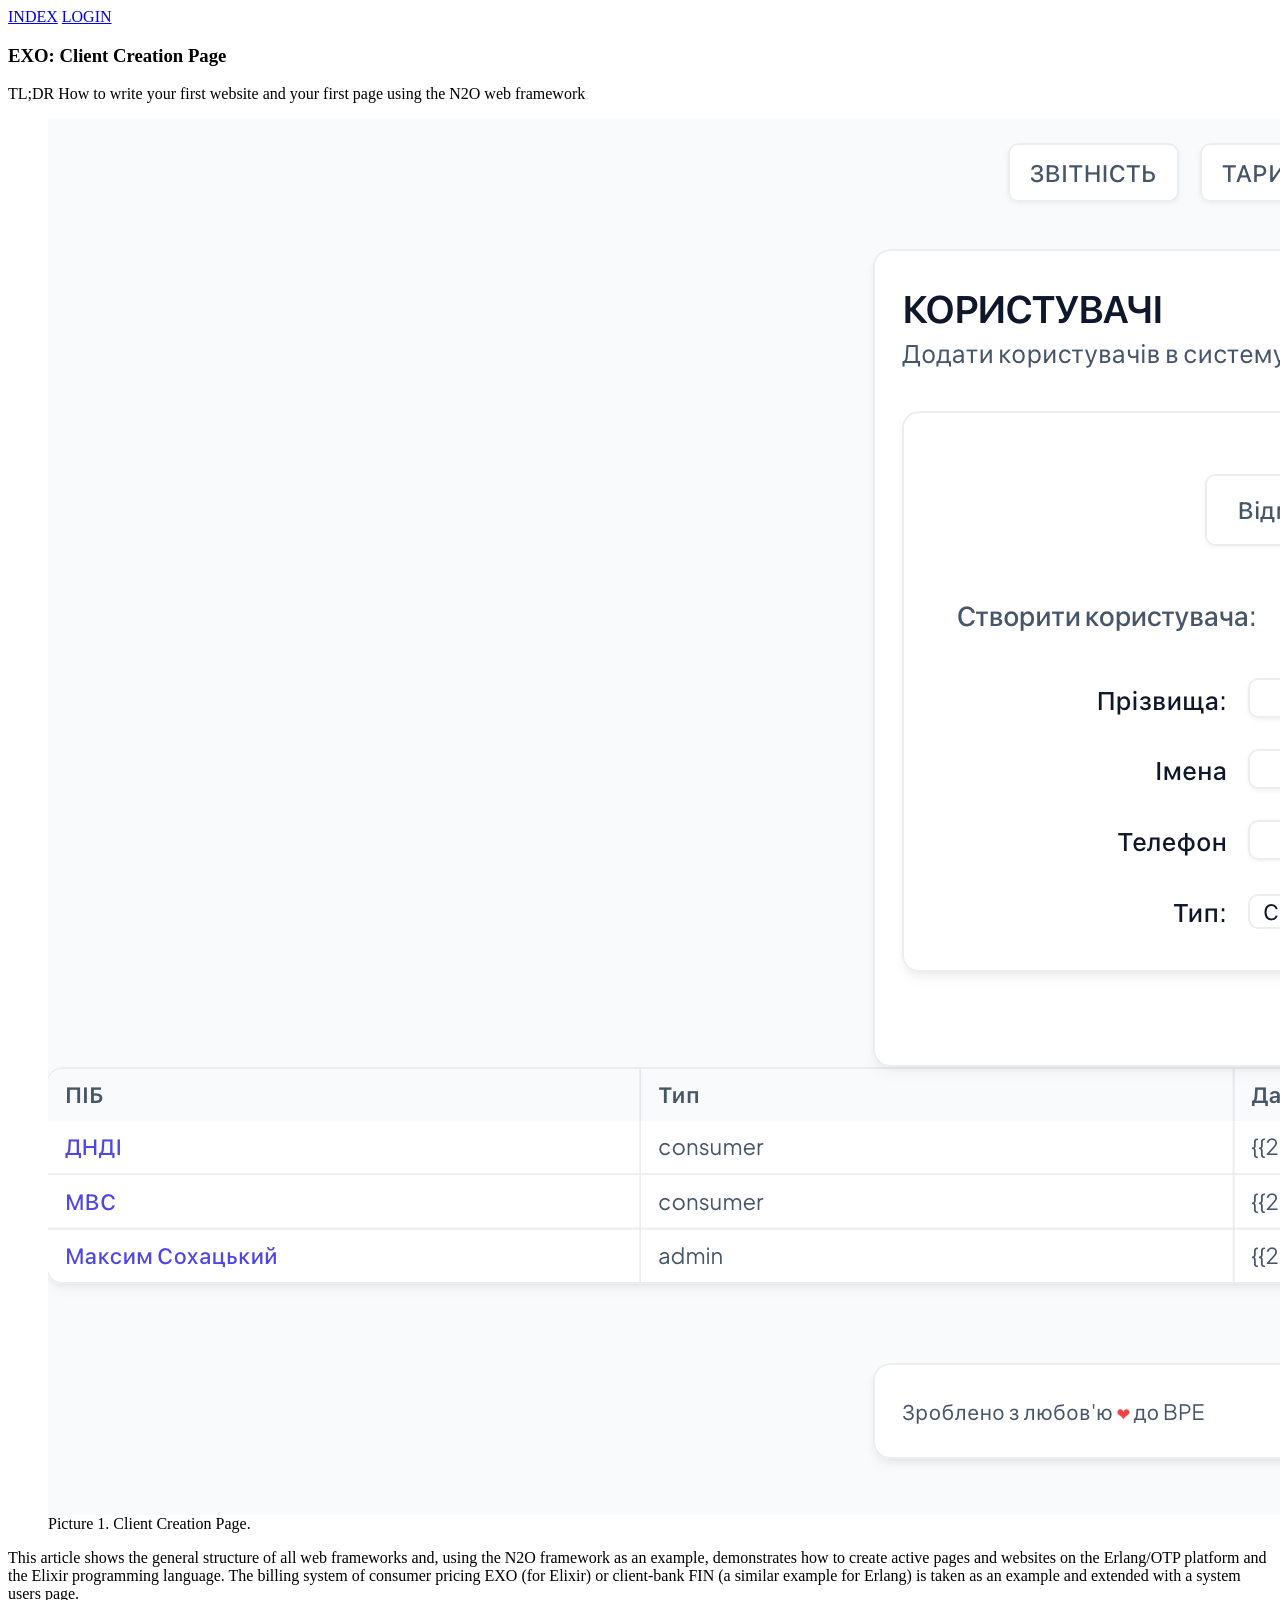
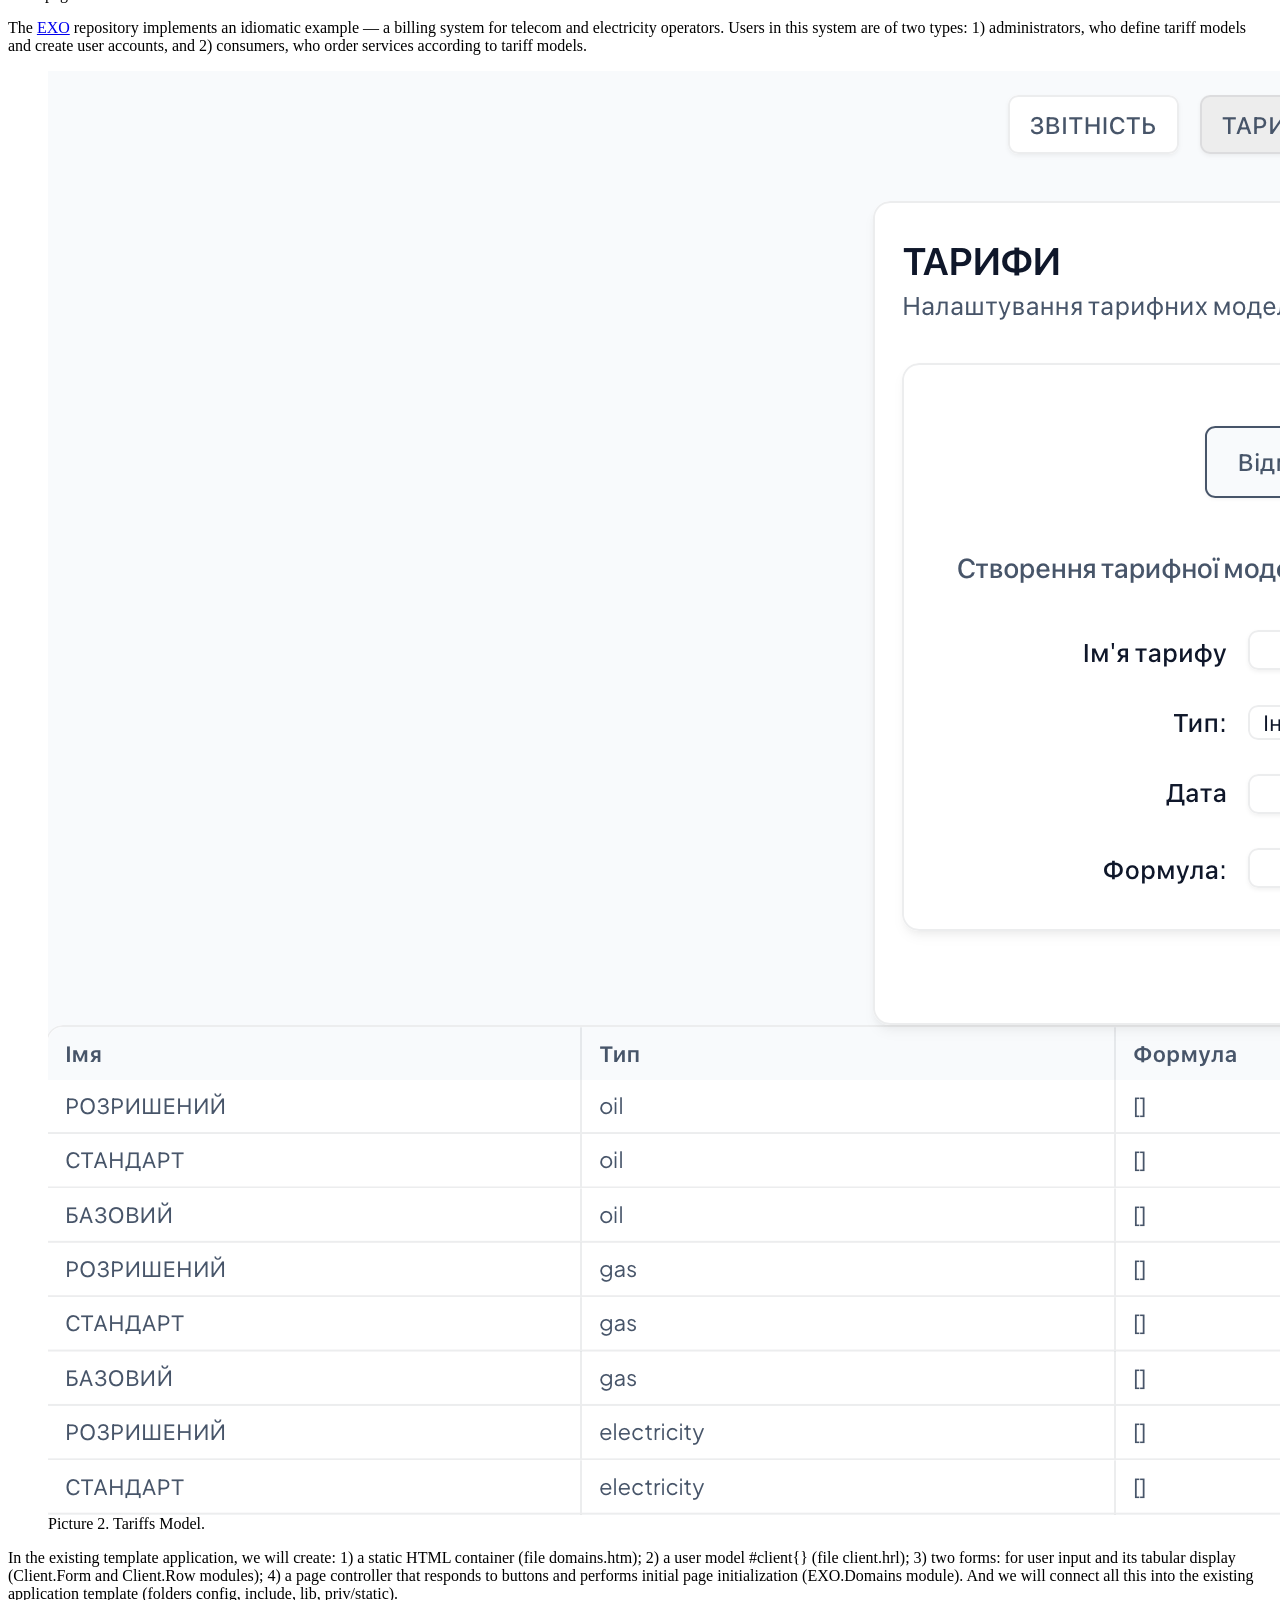
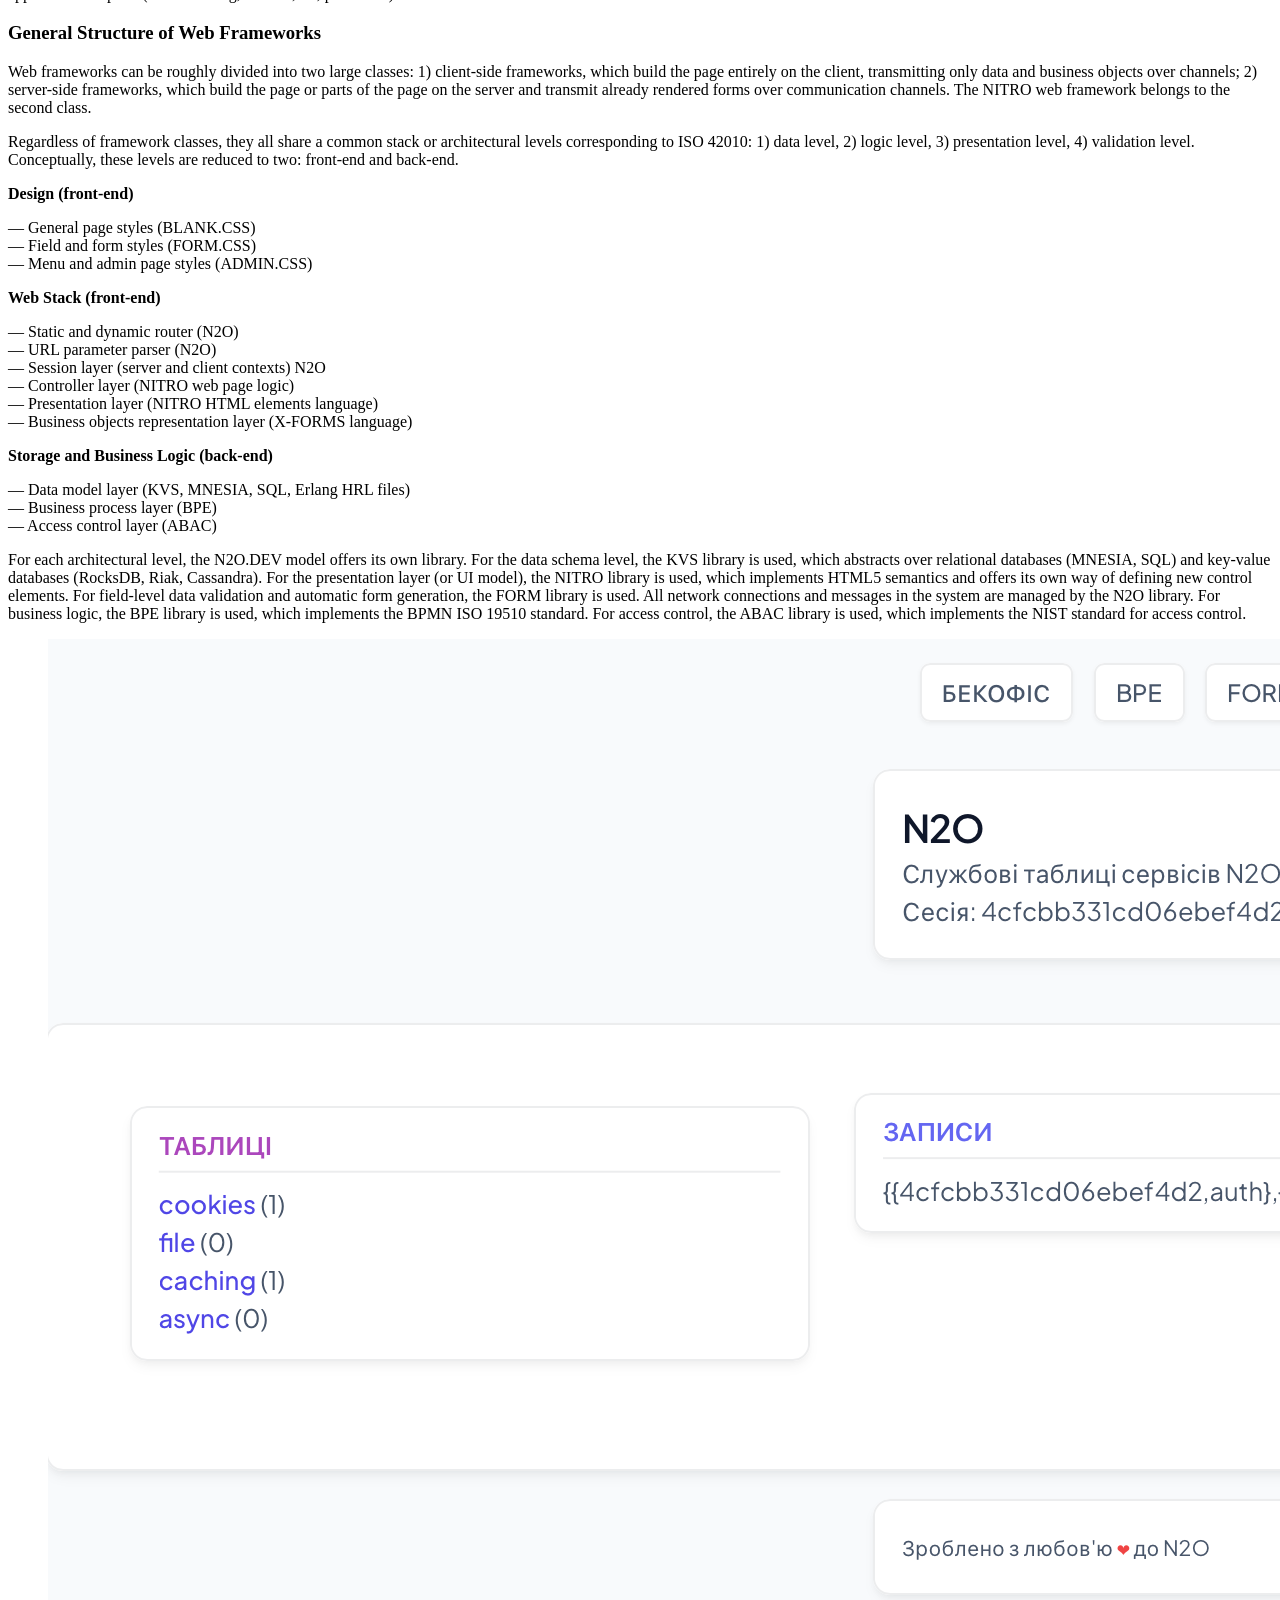
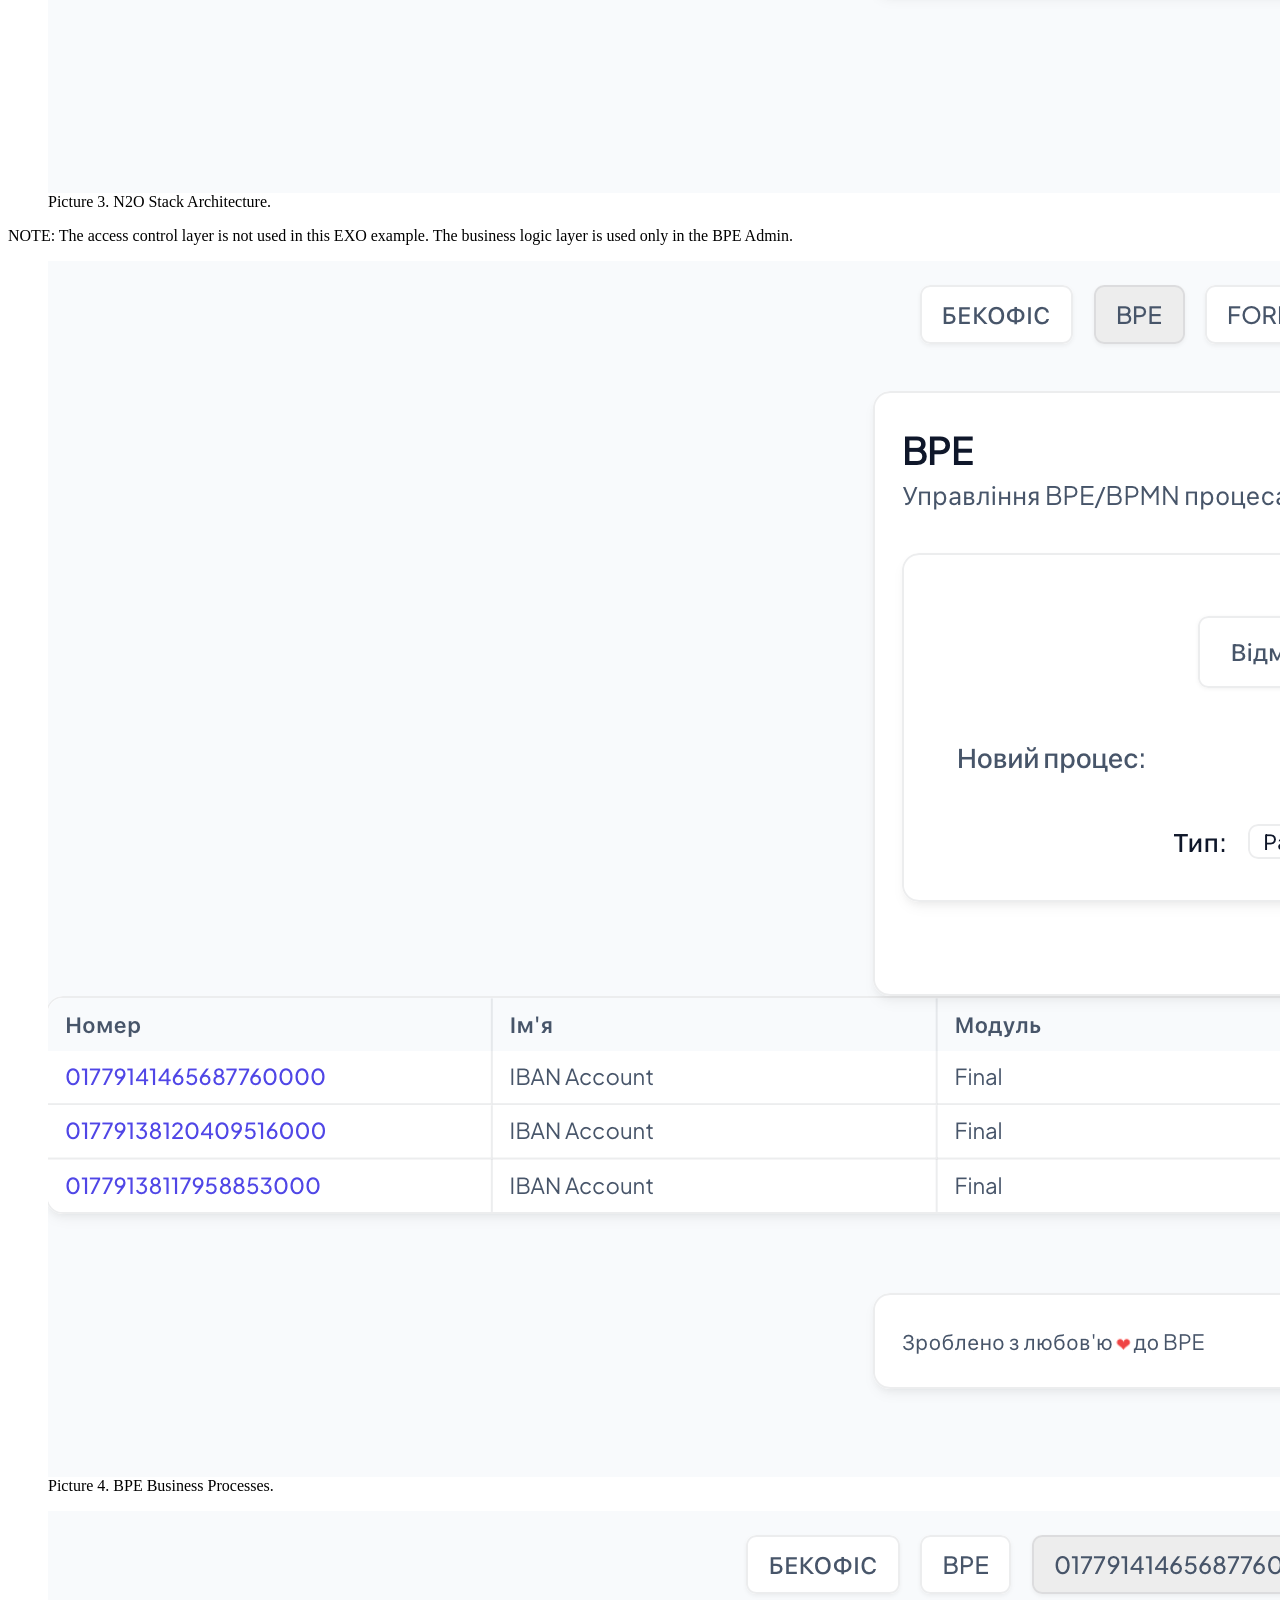
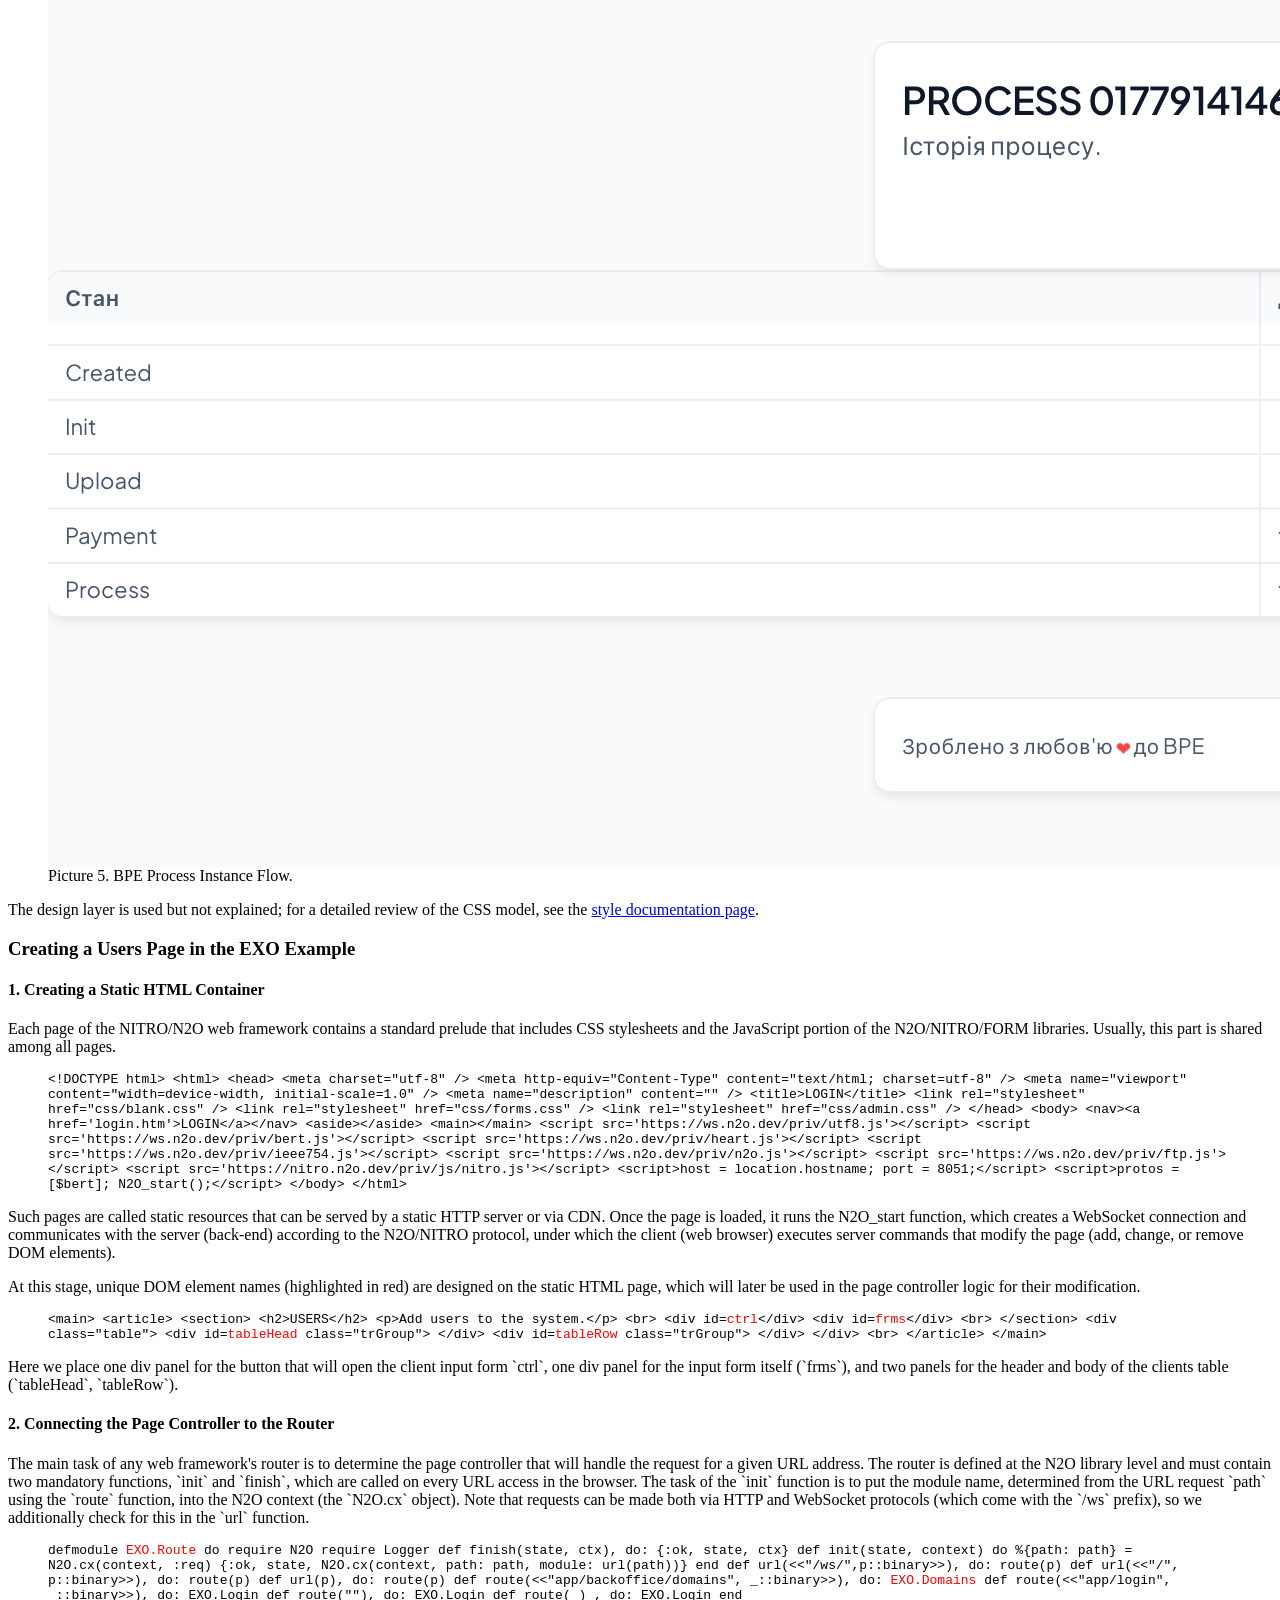
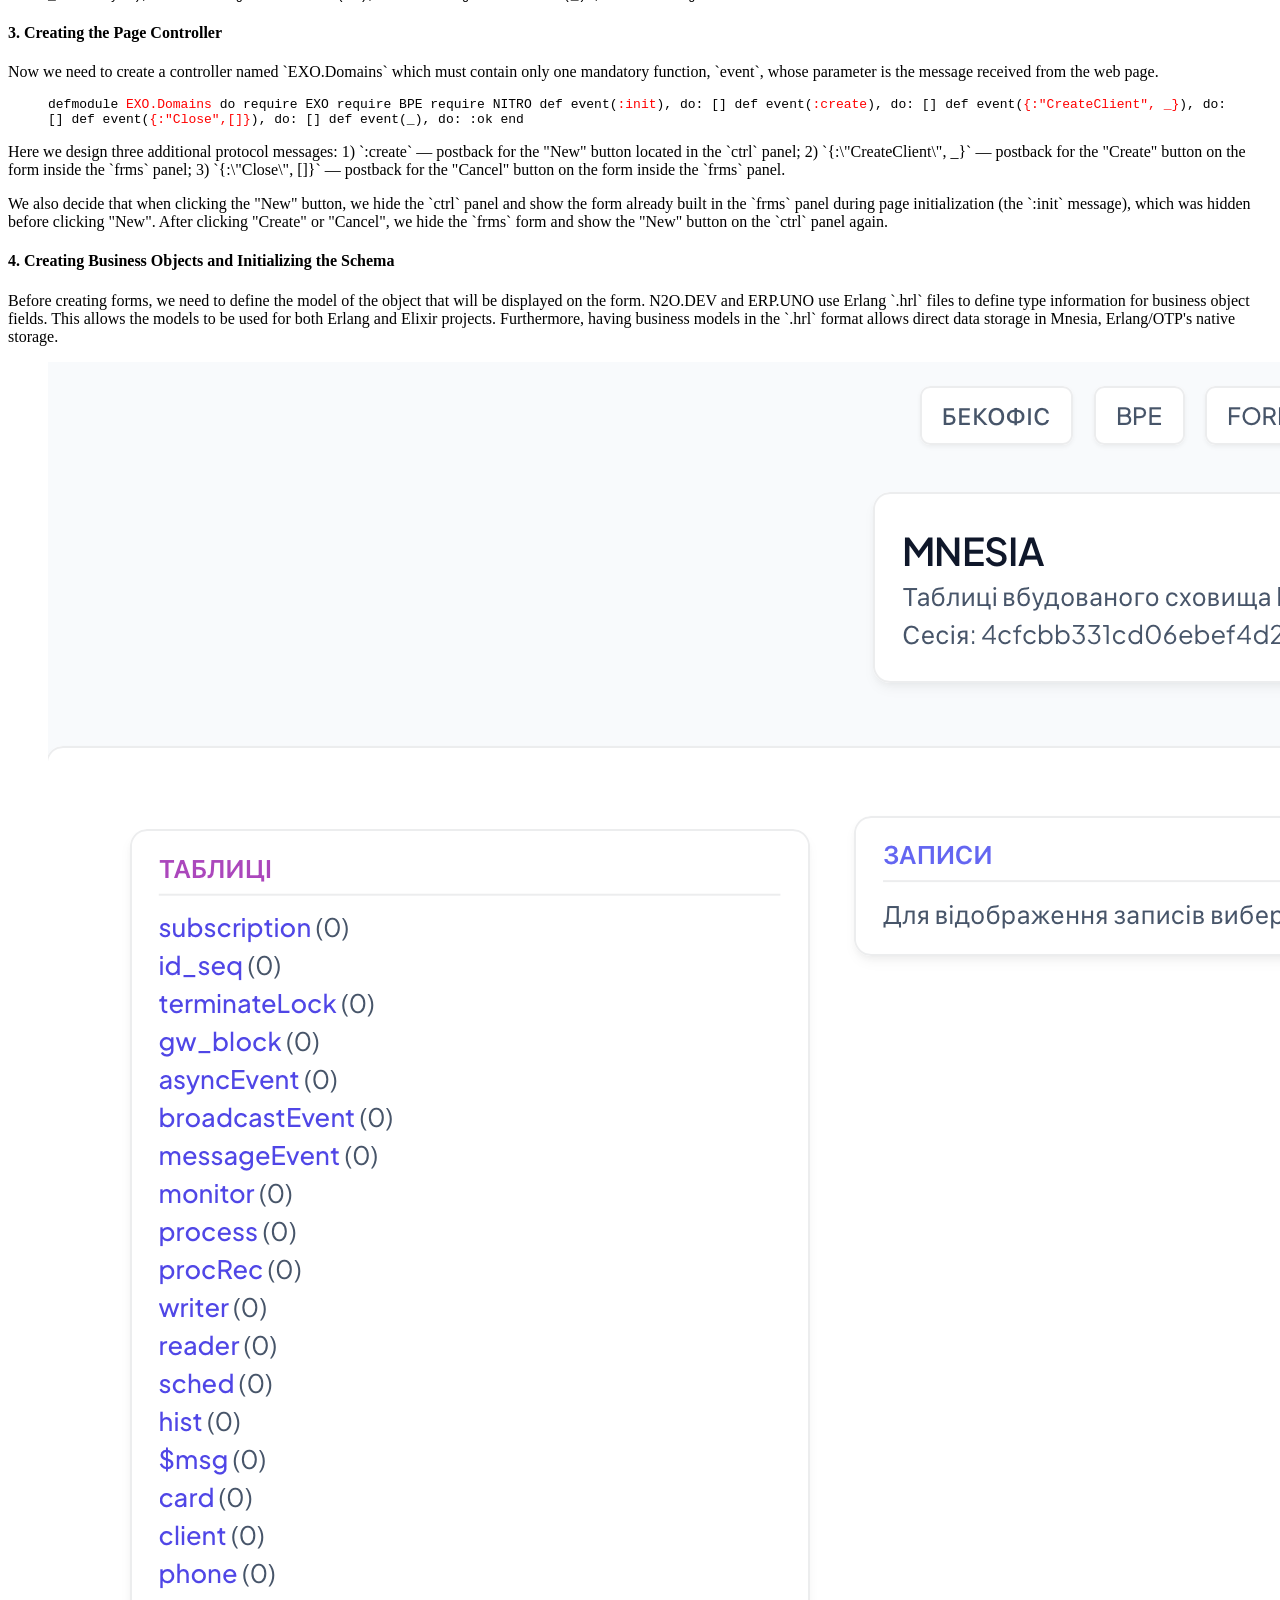
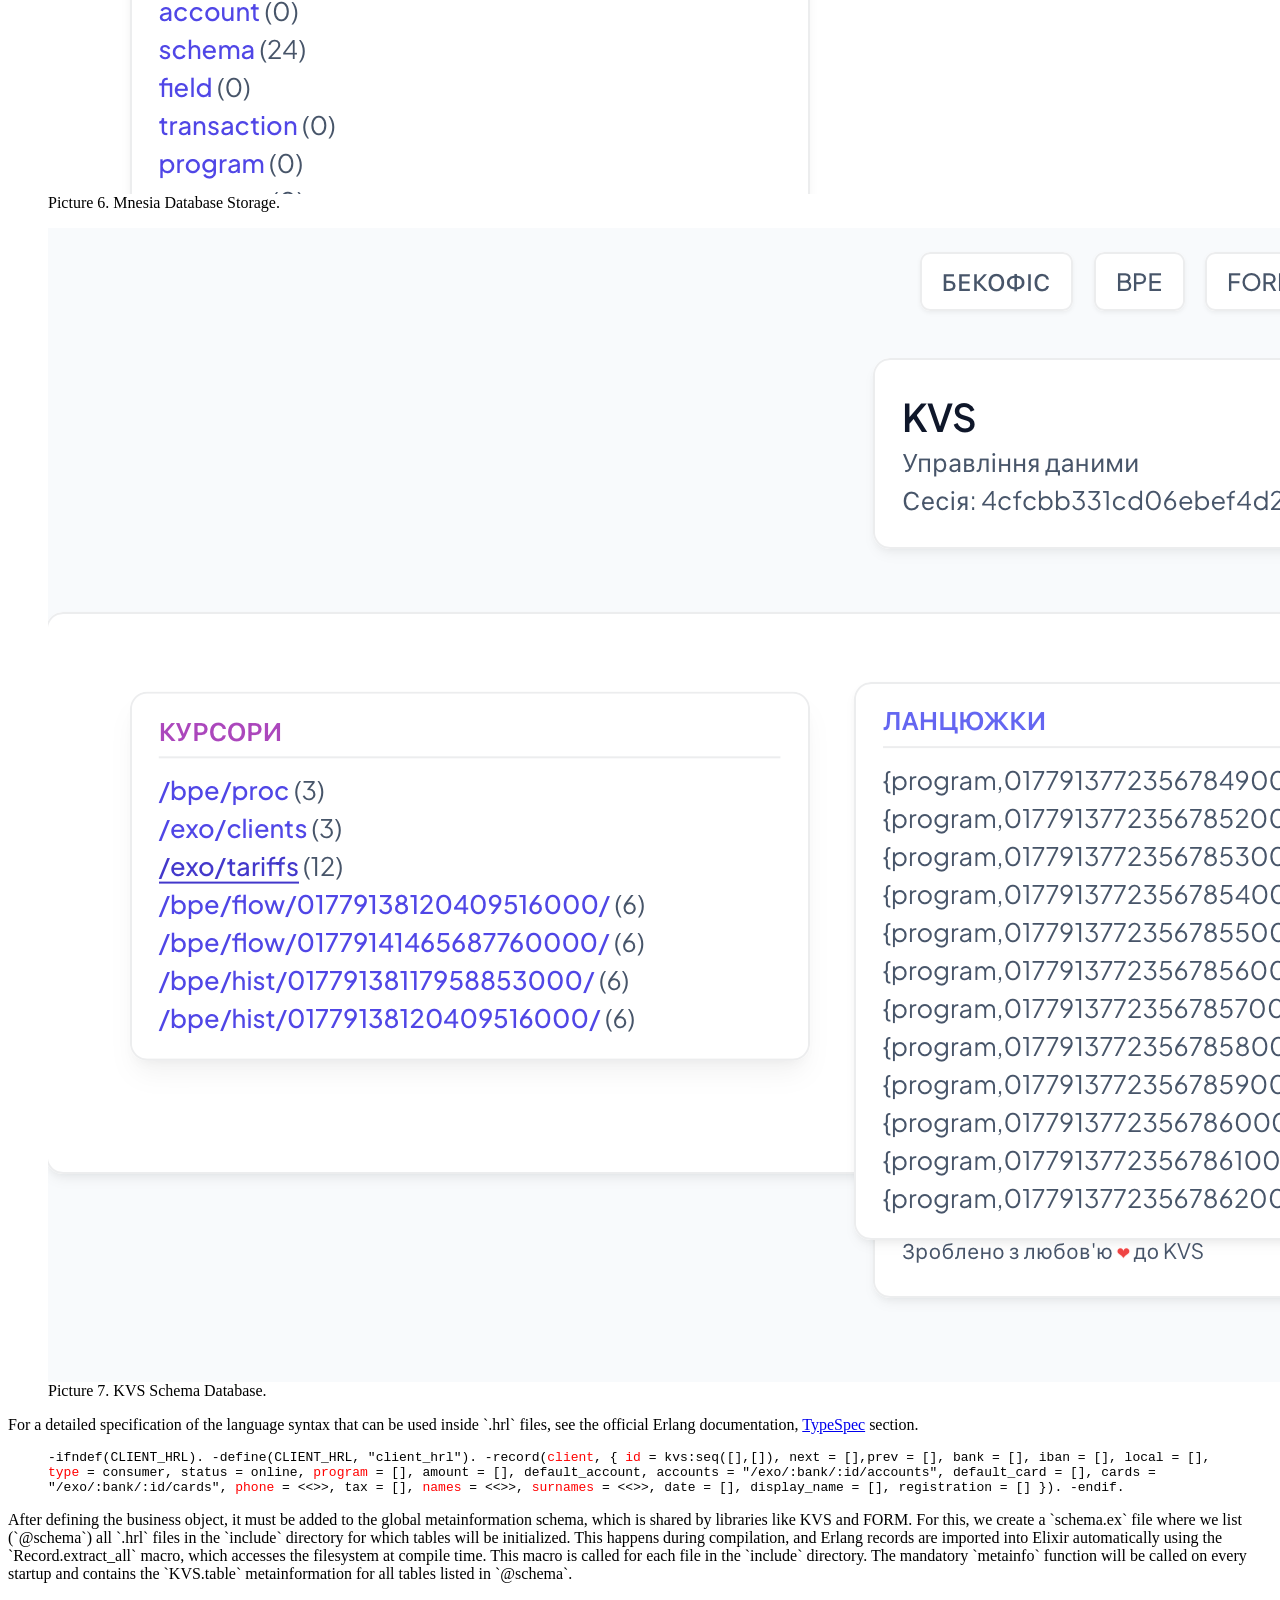
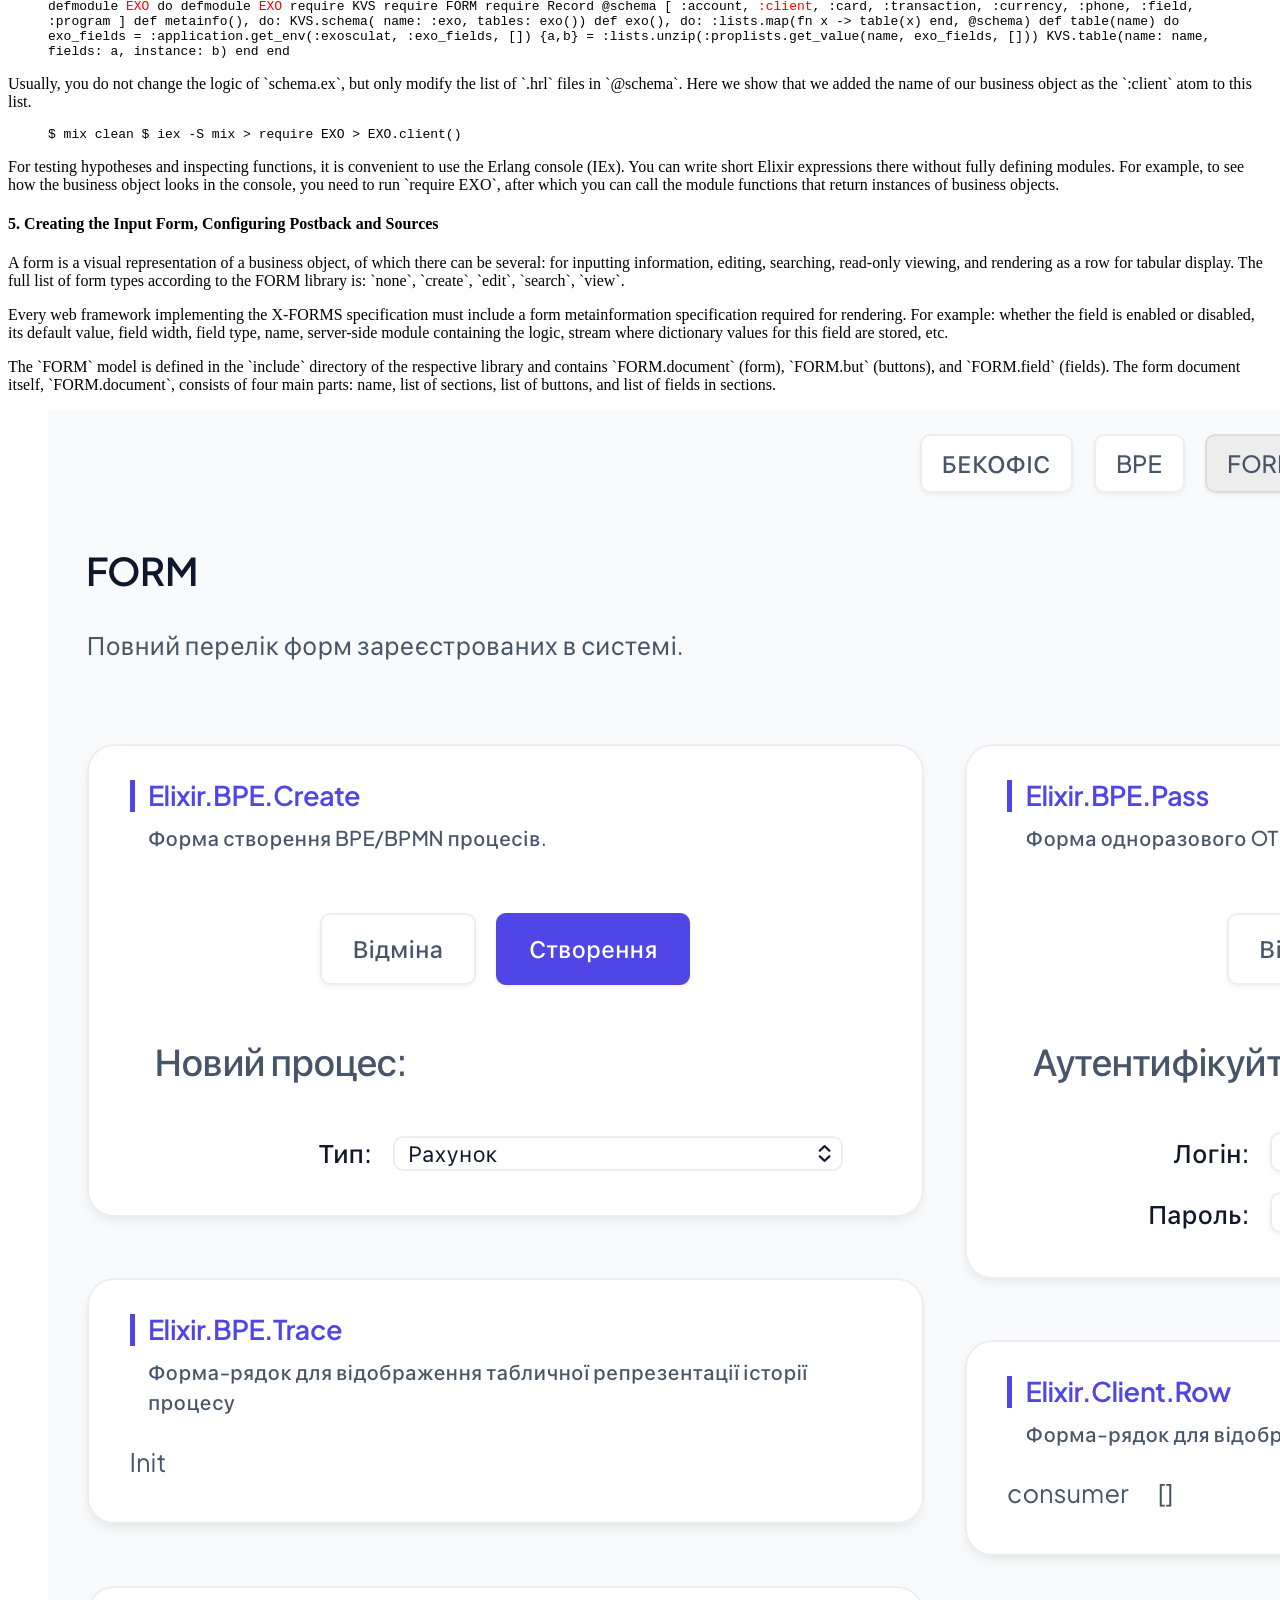
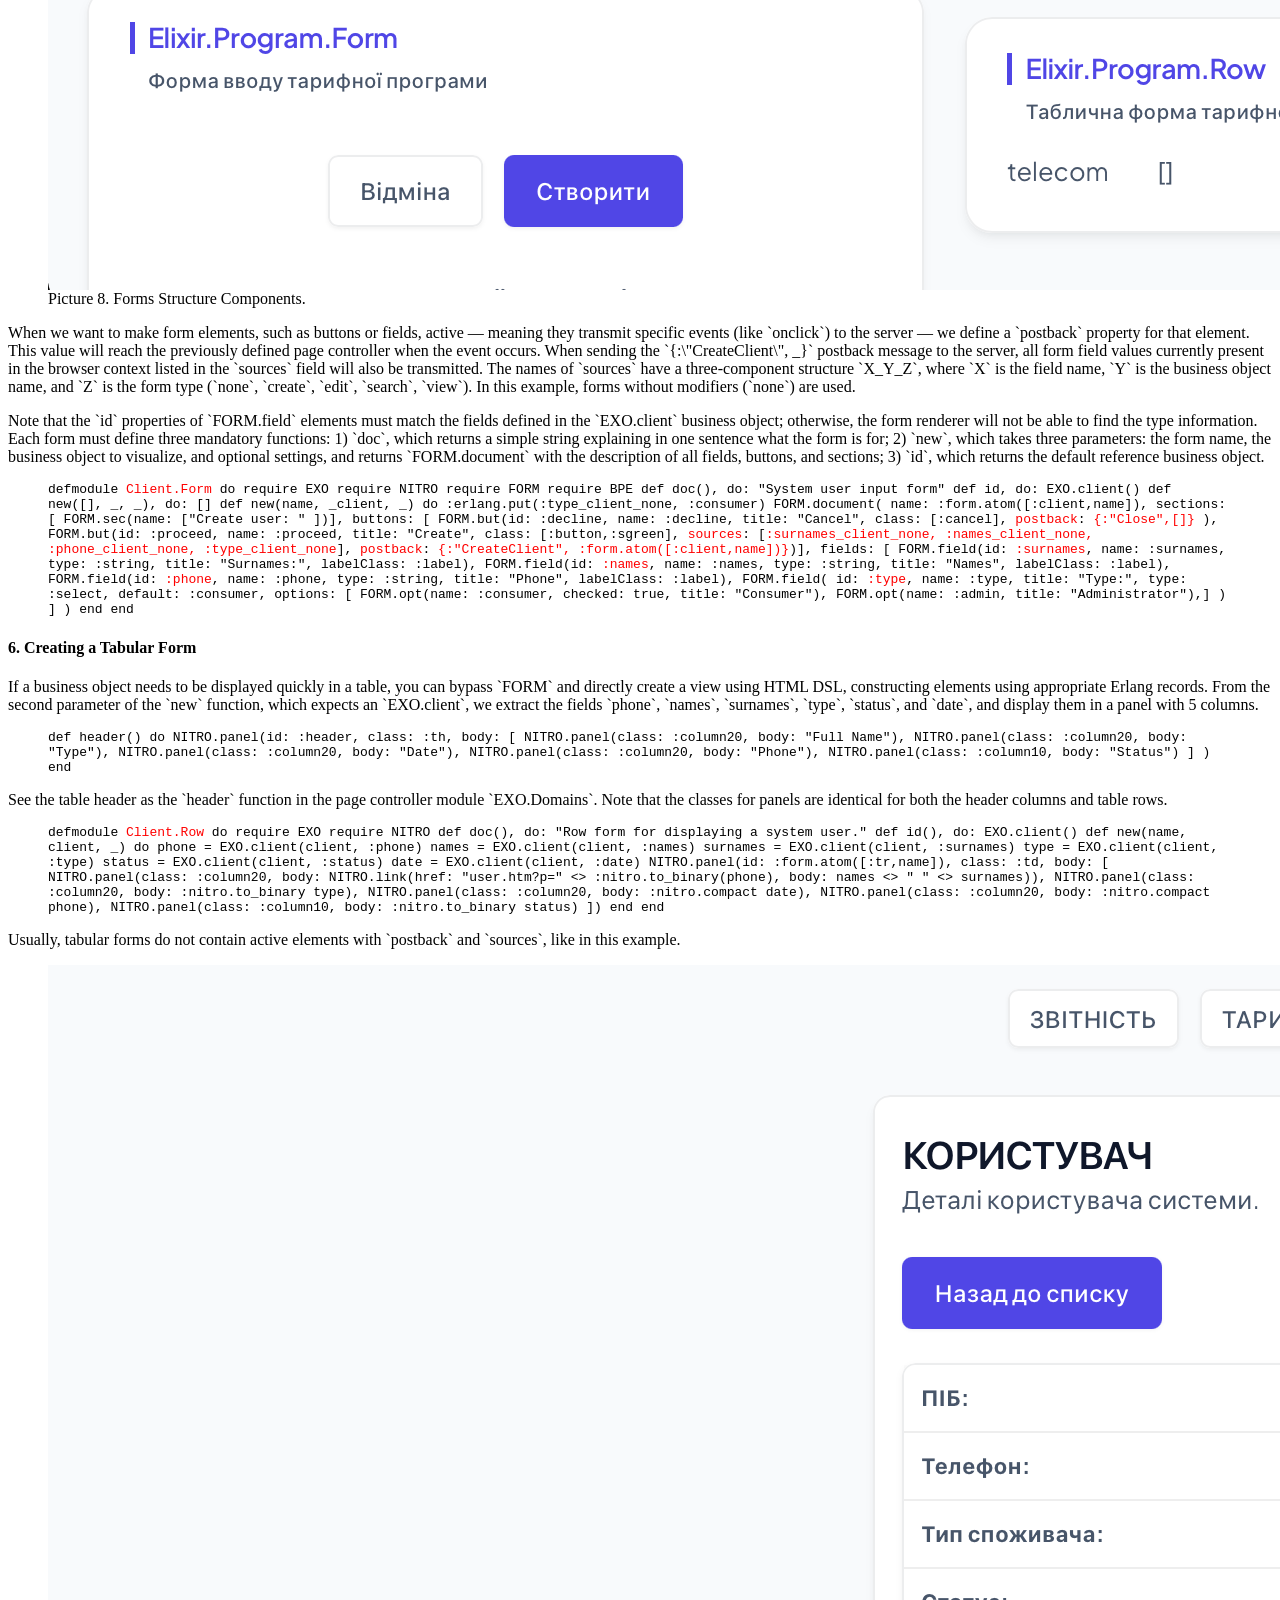
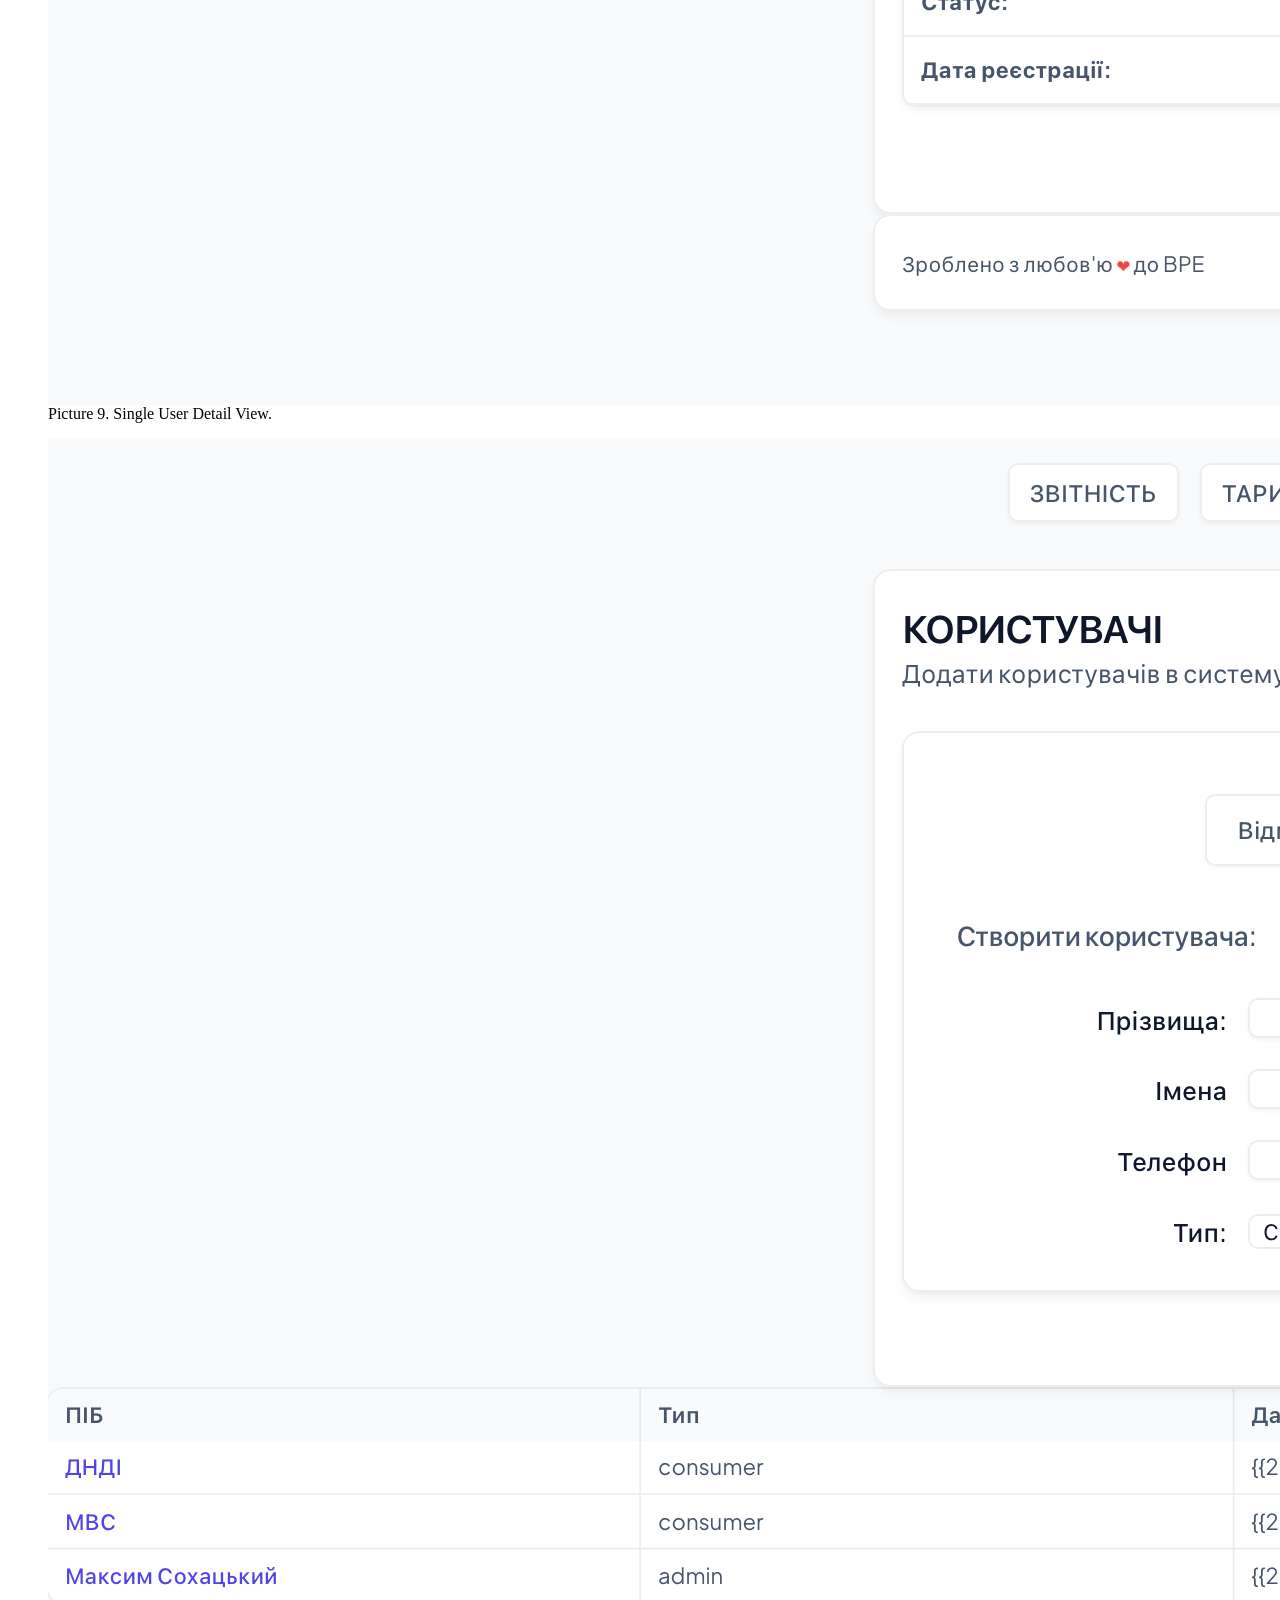
==== priv/static/index.htm @ 98094c7a "wip" ====
<html>
<head>
    <meta charset="utf-8" />
    <meta http-equiv="Content-Type" content="text/html; charset=utf-8" />
    <meta name="viewport" content="width=device-width, initial-scale=1.0" />
    <meta name="description" content="" />
    <meta name="author" content="Maxim Sokhatsky" />
    <title>2022-11-01 Structure of Web Frameworks</title>
    <link rel="stylesheet" href="css/blank.css" />
    <link rel="stylesheet" href="css/forms.css" />
</head>
<body>
<nav>
    <a href='index.htm'>INDEX</a>
    <a href='login.htm'>LOGIN</a>
</nav>
<main>
    <section>
        <h3>EXO: Client Creation Page</h3>

        <p>TL;DR How to write your first website and your first page using the N2O web framework</p>

        <figure>
            <img src="img/users.png" alt="Users Page Screenshot">
            <figcaption>Picture 1. Client Creation Page.</figcaption>
        </figure>

        <p>This article shows the general structure of all web frameworks and, using the N2O framework as an example, demonstrates how to create active pages and websites on the Erlang/OTP platform and the Elixir programming language. The billing system of consumer pricing EXO (for Elixir) or client-bank FIN (a similar example for Erlang) is taken as an example and extended with a system users page.</p>

        <p>The <a href="https://github.com/erpuno/exo">EXO</a> repository implements an idiomatic example &mdash; a billing system for telecom and electricity operators. Users in this system are of two types:
           1) administrators, who define tariff models and create user accounts, and 
           2) consumers, who order services according to tariff models.</p>

        <figure>
            <img src="img/tariffs.png" alt="Tariffs Model">
            <figcaption>Picture 2. Tariffs Model.</figcaption>
        </figure>

        <p>In the existing template application, we will create:
           1) a static HTML container (file domains.htm);
           2) a user model #client{} (file client.hrl);
           3) two forms: for user input and its tabular display (Client.Form and Client.Row modules);
           4) a page controller that responds to buttons and performs initial page initialization (EXO.Domains module).
           And we will connect all this into the existing application template (folders config, include, lib, priv/static).</p>

        <h3>General Structure of Web Frameworks</h3>

        <p>Web frameworks can be roughly divided into two large classes:
           1) client-side frameworks, which build the page entirely on the client, transmitting only data and business objects over channels;
           2) server-side frameworks, which build the page or parts of the page on the server and transmit already rendered forms over communication channels.
        The NITRO web framework belongs to the second class.</p>

        <p>Regardless of framework classes, they all share a common stack or architectural levels corresponding to ISO 42010:
           1) data level,
           2) logic level,
           3) presentation level,
           4) validation level. Conceptually, these levels are reduced to two: front-end and back-end.</p>

        <p><b>Design (front-end)</b></p>

        <p>— General page styles (BLANK.CSS)<br>
           — Field and form styles (FORM.CSS)<br>
           — Menu and admin page styles (ADMIN.CSS)</p>

        <p><b>Web Stack (front-end)</b></p>

        <p>— Static and dynamic router (N2O)<br>
           — URL parameter parser (N2O)<br>
           — Session layer (server and client contexts) N2O<br>
           — Controller layer (NITRO web page logic)<br>
           — Presentation layer (NITRO HTML elements language)<br>
           — Business objects representation layer (X-FORMS language)<br>
        </p>

        <p><b>Storage and Business Logic (back-end)</b></p>

        <p>
           — Data model layer (KVS, MNESIA, SQL, Erlang HRL files)<br>
           — Business process layer (BPE)<br>
           — Access control layer (ABAC)<br>
        </p>

        <p>For each architectural level, the N2O.DEV model offers its own library. For the data schema level, the KVS library is used, which abstracts over relational databases (MNESIA, SQL) and key-value databases (RocksDB, Riak, Cassandra). For the presentation layer (or UI model), the NITRO library is used, which implements HTML5 semantics and offers its own way of defining new control elements. For field-level data validation and automatic form generation, the FORM library is used. All network connections and messages in the system are managed by the N2O library. For business logic, the BPE library is used, which implements the BPMN ISO 19510 standard. For access control, the ABAC library is used, which implements the NIST standard for access control.</p>

        <figure>
            <img src="img/n2o.png" alt="N2O Stack">
            <figcaption>Picture 3. N2O Stack Architecture.</figcaption>
        </figure>

        <p>NOTE: The access control layer is not used in this EXO example.
           The business logic layer is used only in the BPE Admin.</p>

        <figure>
            <img src="img/processes.png" alt="BPE Business Processes">
            <figcaption>Picture 4. BPE Business Processes.</figcaption>
        </figure>
        <figure>
            <img src="img/process-instance.png" alt="BPE Process Instance Flow">
            <figcaption>Picture 5. BPE Process Instance Flow.</figcaption>
        </figure>

        <p>The design layer is used but not explained;
           for a detailed review of the CSS model, see the
           <a href="https://n2o.dev/articles/css.htm">style documentation page</a>.</p>

        <h3>Creating a Users Page in the EXO Example</h3>

        <h4>1. Creating a Static HTML Container</h4>

        <p>Each page of the NITRO/N2O web framework contains a standard prelude that includes CSS stylesheets and the JavaScript portion of the N2O/NITRO/FORM libraries. Usually, this part is shared among all pages.</p>

        <figure><code>
&lt;!DOCTYPE html>
&lt;html>
&lt;head>
    &lt;meta charset="utf-8" />
    &lt;meta http-equiv="Content-Type" content="text/html; charset=utf-8" />
    &lt;meta name="viewport" content="width=device-width, initial-scale=1.0" />
    &lt;meta name="description" content="" />
    &lt;title>LOGIN&lt;/title>
    &lt;link rel="stylesheet" href="css/blank.css" />
    &lt;link rel="stylesheet" href="css/forms.css" />
    &lt;link rel="stylesheet" href="css/admin.css" />
&lt;/head>
&lt;body>
    &lt;nav>&lt;a href='login.htm'>LOGIN&lt;/a>&lt;/nav>
    &lt;aside>&lt;/aside>
    &lt;main>&lt;/main>
    &lt;script src='https://ws.n2o.dev/priv/utf8.js'>&lt;/script>
    &lt;script src='https://ws.n2o.dev/priv/bert.js'>&lt;/script>
    &lt;script src='https://ws.n2o.dev/priv/heart.js'>&lt;/script>
    &lt;script src='https://ws.n2o.dev/priv/ieee754.js'>&lt;/script>
    &lt;script src='https://ws.n2o.dev/priv/n2o.js'>&lt;/script>
    &lt;script src='https://ws.n2o.dev/priv/ftp.js'>&lt;/script>
    &lt;script src='https://nitro.n2o.dev/priv/js/nitro.js'>&lt;/script>
    &lt;script>host = location.hostname; port = 8051;&lt;/script>
    &lt;script>protos = [$bert]; N2O_start();&lt;/script>
&lt;/body>
&lt;/html>
</code></figure>

        <p>Such pages are called static resources that can be served by a static HTTP server or via CDN. Once the page is loaded, it runs the N2O_start function, which creates a WebSocket connection and communicates with the server (back-end) according to the N2O/NITRO protocol, under which the client (web browser) executes server commands that modify the page (add, change, or remove DOM elements).</p>

        <p>At this stage, unique DOM element names (highlighted in red) are designed on the static HTML page, which will later be used in the page controller logic for their modification.</p>

        <figure><code>
&lt;main>
  &lt;article>
    &lt;section>
	&lt;h2>USERS&lt;/h2>
        &lt;p>Add users to the system.&lt;/p>
        &lt;br>
        &lt;div id=<font color=red>ctrl</font>&lt;/div>
        &lt;div id=<font color=red>frms</font>&lt;/div>
        &lt;br>
    &lt;/section>
        &lt;div class="table">
	    &lt;div id=<font color=red>tableHead</font> class="trGroup"> &lt;/div>
            &lt;div id=<font color=red>tableRow</font>  class="trGroup"> &lt;/div>
        &lt;/div>
    &lt;br>
  &lt;/article>
&lt;/main>
</code></figure>

        <p>Here we place one div panel for the button that will open the client input form `ctrl`, one div panel for the input form itself (`frms`), and two panels for the header and body of the clients table (`tableHead`, `tableRow`).</p>

        <h4>2. Connecting the Page Controller to the Router</h4>

        <p>The main task of any web framework's router is to determine the page controller that will handle the request for a given URL address. The router is defined at the N2O library level and must contain two mandatory functions, `init` and `finish`, which are called on every URL access in the browser. The task of the `init` function is to put the module name, determined from the URL request `path` using the `route` function, into the N2O context (the `N2O.cx` object). Note that requests can be made both via HTTP and WebSocket protocols (which come with the `/ws` prefix), so we additionally check for this in the `url` function.</p>

        <figure><code>
defmodule <font color=red>EXO.Route</font> do
  require N2O
  require Logger

  def finish(state, ctx), do: {:ok, state, ctx}
  def init(state, context) do
      %{path: path} = N2O.cx(context, :req)
      {:ok, state, N2O.cx(context, path: path, module: url(path))}
  end

  def url(<<"/ws/",p::binary>>), do: route(p)
  def url(<<"/",   p::binary>>), do: route(p)
  def url(p),                    do: route(p)

  def route(<<"app/backoffice/domains", _::binary>>), do: <font color=red>EXO.Domains</font>
  def route(<<"app/login",              _::binary>>), do: EXO.Login
  def route(""),                                      do: EXO.Login
  def route(_) ,                                      do: EXO.Login

end
</code></figure>

        <h4>3. Creating the Page Controller</h4>

        <p>Now we need to create a controller named `EXO.Domains` which must contain only one mandatory function, `event`, whose parameter is the message received from the web page.</p>

        <figure><code>
defmodule <font color=red>EXO.Domains</font> do
  require EXO
  require BPE
  require NITRO

  def event(<font color=red>:init</font>), do: []
  def event(<font color=red>:create</font>), do: []
  def event(<font color=red>{:"CreateClient", _}</font>), do: []
  def event(<font color=red>{:"Close",[]}</font>), do: []
  def event(_), do: :ok
end
</code></figure>

        <p>Here we design three additional protocol messages:
           1) `:create` &mdash; postback for the "New" button located in the `ctrl` panel;
           2) `{:\"CreateClient\", _}` &mdash; postback for the "Create" button on the form inside the `frms` panel;
           3) `{:\"Close\", []}` &mdash; postback for the "Cancel" button on the form inside the `frms` panel.</p>

        <p>We also decide that when clicking the "New" button, we hide the `ctrl` panel and show the form already built in the `frms` panel during page initialization (the `:init` message), which was hidden before clicking "New". After clicking "Create" or "Cancel", we hide the `frms` form and show the "New" button on the `ctrl` panel again.</p>

        <h4>4. Creating Business Objects and Initializing the Schema</h4>

        <p>Before creating forms, we need to define the model of the object that will be displayed on the form. N2O.DEV and ERP.UNO use Erlang `.hrl` files to define type information for business object fields. This allows the models to be used for both Erlang and Elixir projects. Furthermore, having business models in the `.hrl` format allows direct data storage in Mnesia, Erlang/OTP's native storage.</p>

        <figure>
            <img src="img/mnesia.png" alt="Mnesia Database">
            <figcaption>Picture 6. Mnesia Database Storage.</figcaption>
        </figure>
        <figure>
            <img src="img/kvs.png" alt="KVS Schema">
            <figcaption>Picture 7. KVS Schema Database.</figcaption>
        </figure>

        <p>For a detailed specification of the language syntax that can be used inside `.hrl` files, see the official Erlang documentation, <a href="https://www.erlang.org/doc/reference_manual/typespec.html">TypeSpec</a> section.</p>

        <figure><code>-ifndef(CLIENT_HRL).
-define(CLIENT_HRL, "client_hrl").

-record(<font color=red>client</font>, {
        <font color=red>id</font> = kvs:seq([],[]),
        next = [],prev = [],
        bank = [],
        iban = [],
        local = [],
        <font color=red>type</font> = consumer,
        status = online,
        <font color=red>program</font> = [],
        amount = [],
        default_account,
        accounts = "/exo/:bank/:id/accounts",
        default_card = [],
        cards = "/exo/:bank/:id/cards",
        <font color=red>phone</font> = <<>>,
        tax = [],
        <font color=red>names</font> = <<>>,
        <font color=red>surnames</font> = <<>>,
        date = [],
        display_name = [],
        registration = [] }).

-endif.</code></figure>

        <p>After defining the business object, it must be added to the global metainformation schema, which is shared by libraries like KVS and FORM. For this, we create a `schema.ex` file where we list (`@schema`) all `.hrl` files in the `include` directory for which tables will be initialized. This happens during compilation, and Erlang records are imported into Elixir automatically using the `Record.extract_all` macro, which accesses the filesystem at compile time. This macro is called for each file in the `include` directory. The mandatory `metainfo` function will be called on every startup and contains the `KVS.table` metainformation for all tables listed in `@schema`.</p>

        <figure><code>defmodule <font color=red>EXO</font> do
defmodule <font color=red>EXO</font>
  require KVS
  require FORM
  require Record

  @schema [ :account, <font color=red>:client</font>, :card,
            :transaction, :currency, :phone, :field, :program ]

  def metainfo(), do: KVS.schema( name: :exo, tables: exo())
  def exo(), do: :lists.map(fn x -> table(x) end, @schema)

  def table(name) do
      exo_fields = :application.get_env(:exosculat, :exo_fields, [])
      {a,b} = :lists.unzip(:proplists.get_value(name, exo_fields, []))
      KVS.table(name: name, fields: a, instance: b)
  end
end
</code></figure>

        <p>Usually, you do not change the logic of `schema.ex`, but only modify the list of `.hrl` files in `@schema`. Here we show that we added the name of our business object as the `:client` atom to this list.</p>

        <figure><code>
$ mix clean
$ iex -S mix
> require EXO
> EXO.client()
</code></figure>

         <p>For testing hypotheses and inspecting functions, it is convenient to use the Erlang console (IEx). You can write short Elixir expressions there without fully defining modules. For example, to see how the business object looks in the console, you need to run `require EXO`, after which you can call the module functions that return instances of business objects.</p>

        <h4>5. Creating the Input Form, Configuring Postback and Sources</h4>

        <p>A form is a visual representation of a business object, of which there can be several: for inputting information, editing, searching, read-only viewing, and rendering as a row for tabular display. The full list of form types according to the FORM library is: `none`, `create`, `edit`, `search`, `view`.</p>

        <p>Every web framework implementing the X-FORMS specification must include a form metainformation specification required for rendering. For example: whether the field is enabled or disabled, its default value, field width, field type, name, server-side module containing the logic, stream where dictionary values for this field are stored, etc.</p>

        <p>The `FORM` model is defined in the `include` directory of the respective library and contains `FORM.document` (form), `FORM.but` (buttons), and `FORM.field` (fields). The form document itself, `FORM.document`, consists of four main parts: name, list of sections, list of buttons, and list of fields in sections.</p>

        <figure>
            <img src="img/forms.png" alt="Forms Structure">
            <figcaption>Picture 8. Forms Structure Components.</figcaption>
        </figure>

        <p>When we want to make form elements, such as buttons or fields, active &mdash; meaning they transmit specific events (like `onclick`) to the server &mdash; we define a `postback` property for that element. This value will reach the previously defined page controller when the event occurs. When sending the `{:\"CreateClient\", _}` postback message to the server, all form field values currently present in the browser context listed in the `sources` field will also be transmitted. The names of `sources` have a three-component structure `X_Y_Z`, where `X` is the field name, `Y` is the business object name, and `Z` is the form type (`none`, `create`, `edit`, `search`, `view`). In this example, forms without modifiers (`none`) are used.</p>

        <p>Note that the `id` properties of `FORM.field` elements must match the fields defined in the `EXO.client` business object; otherwise, the form renderer will not be able to find the type information. Each form must define three mandatory functions: 1) `doc`, which returns a simple string explaining in one sentence what the form is for; 2) `new`, which takes three parameters: the form name, the business object to visualize, and optional settings, and returns `FORM.document` with the description of all fields, buttons, and sections; 3) `id`, which returns the default reference business object.</p>


        <figure><code>
defmodule <font color=red>Client.Form</font> do
  require EXO
  require NITRO
  require FORM
  require BPE
  def doc(), do: "System user input form"
  def id, do: EXO.client()
  def new([], _, _), do: []
  def new(name, _client, _) do
      :erlang.put(:type_client_none, :consumer)
      FORM.document(
        name: :form.atom([:client,name]),
        sections: [
            FORM.sec(name: ["Create user: " ])],
        buttons: [
            FORM.but(id: :decline,
                     name: :decline,
                     title: "Cancel",
                     class: [:cancel],
                     <font color=red>postback</font>: <font color=red>{:"Close",[]}</font> ),
            FORM.but(id: :proceed,
                     name: :proceed,
                     title: "Create",
                     class: [:button,:sgreen],
                     <font color=red>sources</font>: [<font color=red>:surnames_client_none, :names_client_none,
                               :phone_client_none, :type_client_none</font>],
                     <font color=red>postback</font>: <font color=red>{:"CreateClient", :form.atom([:client,name])}</font>)],
        fields: [
            FORM.field(id: <font color=red>:surnames</font>,
                     name: :surnames,
                     type: :string,
                     title: "Surnames:",
                     labelClass: :label),
            FORM.field(id: <font color=red>:names</font>,
                     name: :names,
                     type: :string,
                     title: "Names",
                     labelClass: :label),
            FORM.field(id: <font color=red>:phone</font>,
                     name: :phone,
                     type: :string,
                     title: "Phone",
                     labelClass: :label),
            FORM.field(
                     id: <font color=red>:type</font>,
                     name: :type,
                     title: "Type:",
                     type: :select,
                     default: :consumer,
                     options: [
                         FORM.opt(name: :consumer, checked: true, title: "Consumer"),
                         FORM.opt(name: :admin, title: "Administrator"),] ) ] )
     end
end
</code></figure>

        <h4>6. Creating a Tabular Form</h4>

        <p>If a business object needs to be displayed quickly in a table, you can bypass `FORM` and directly create a view using HTML DSL, constructing elements using appropriate Erlang records. From the second parameter of the `new` function, which expects an `EXO.client`, we extract the fields `phone`, `names`, `surnames`, `type`, `status`, and `date`, and display them in a panel with 5 columns.</p>

        <figure><code>
def header() do
    NITRO.panel(id: :header,
                class: :th,
                body: [ NITRO.panel(class: :column20, body: "Full Name"),
                        NITRO.panel(class: :column20, body: "Type"),
                        NITRO.panel(class: :column20, body: "Date"),
                        NITRO.panel(class: :column20, body: "Phone"),
                        NITRO.panel(class: :column10, body: "Status") ] )
end
</code></figure>

        <p>See the table header as the `header` function in the page controller module `EXO.Domains`. Note that the classes for panels are identical for both the header columns and table rows.</p>

        <figure><code>
defmodule <font color=red>Client.Row</font> do
  require EXO
  require NITRO
  def doc(), do: "Row form for displaying a system user."
  def id(), do: EXO.client()
  def new(name, client, _) do
      phone = EXO.client(client, :phone)
      names = EXO.client(client, :names)
      surnames = EXO.client(client, :surnames)
      type = EXO.client(client, :type)
      status = EXO.client(client, :status)
      date = EXO.client(client, :date)

      NITRO.panel(id: :form.atom([:tr,name]), class: :td, body: [
        NITRO.panel(class: :column20,
            body: NITRO.link(href: "user.htm?p=" <> :nitro.to_binary(phone),
                             body: names <> " " <> surnames)),
        NITRO.panel(class: :column20,  body: :nitro.to_binary type),
        NITRO.panel(class: :column20,  body: :nitro.compact date),
        NITRO.panel(class: :column20,  body: :nitro.compact phone),
        NITRO.panel(class: :column10,  body: :nitro.to_binary status)
       ])
  end
end
</code></figure>

        <p>Usually, tabular forms do not contain active elements with `postback` and `sources`, like in this example.</p>

        <figure>
            <img src="img/user.png" alt="Single User Page">
            <figcaption>Picture 9. Single User Detail View.</figcaption>
        </figure>
        <figure>
            <img src="img/users.png" alt="Users List Page">
            <figcaption>Picture 10. Users List Tabular View.</figcaption>
        </figure>

        <h4>7. Configuration Settings</h4>

        <p>Once we have defined the container, controller, forms, and business object, we now need to integrate it all into our system using the `config.exs` configuration file. We place pages in the `priv/static` folder, configure the router in the `n2o.routes` setting, and add forms to the `form.registry` list. The schema module implementing the `metainfo` function is added to the data schema, the `kvs.schema` setting. Other variables are left as is.</p>

        <figure><code>
config :n2o,
  pickler: :n2o_secret,
  app: :exosculat,
  mq: :n2o_syn,
  port: 8051,
  tables: [:cookies, :file, :caching, :async],
  protocols: [:n2o_heart, :nitro_n2o, :n2o_ftp],
  routes: <font color=red>EXO.Route</font>

config :kvs,
  dba: :kvs_rocks,
  dba_st: :kvs_st,
  schema: [:kvs, :kvs_stream, :bpe_metainfo, <font color=red>EXO</font>]

config :form,
  module: :form_backend,
  registry: [<font color=red>Client.Row,Client.Form</font>]
</code></figure>

        <p>If there is a need to override configuration variables without restarting the server (when they are normally read), you can use the `application.set_env` function:</p>

<figure><code>
> :application.set_env :form, :registry, [Client.Row,Client.Form]
> :application.get_env :form, :registry
{:ok, [Client.Row, Client.Form]}
</code></figure>

        <h4>8. Page Controller init Protocol</h4>

        <figure><code>
def event(<font color=red>:init</font>) do
  :nitro.clear(:tableHead)
  :nitro.clear(:tableRow)
  :nitro.insert_top(:tableHead, header())
  :nitro.clear(:frms)
  :nitro.clear(:ctrl)
  mod = Client.Form
  :nitro.insert_bottom(<font color=red>:frms</font>,
      :form.new(mod.new(mod,mod.id(), []), mod.id(), []))
  :nitro.insert_bottom(:ctrl,
      NITRO.link(id: :creator,
                 body: "New",
                 postback: :create,
                 class: [:button, :sgreen]))
  :nitro.hide(<font color=red>:frms</font>)
    :lists.map(fn x -> :nitro.insert_top(:tableRow,
        Client.Row.new(:form.atom([:row, EXO.client(x, :id)]), x, [])) end,
       :kvs.all('/exo/clients'))
end
</code></figure>

        <h4>9. Button Handlers for Close and Create</h4>

        <figure><code>
def event(<font color=red>{:"Close",[]}</font>) do
  :nitro.hide(:frms)
  :nitro.show(:ctrl)
end
</code></figure>

        <figure><code>
def event(<font color=red>{:"CreateClient", _}</font>) do
  date = :calendar.now_to_datetime :erlang.timestamp
  type = :nitro.q(<font color=red>:type_client_none</font>)
  names = :nitro.q(<font color=red>:names_client_none</font>)
  phone = :nitro.q(<font color=red>:phone_client_none</font>)
  surnames = :nitro.q(<font color=red>:surnames_client_none</font>)
  id = :kvs.seq([],[])

  client = EXO.client(id: id, phone: phone, names: names,
                      surnames: surnames, status: :online,
                      type: type, date: date)

  nitro = :form.new(
     Client.Row.new(
        :form.atom([:row,id]), client, []), client, [])

  :kvs.append client, '/exo/clients'
  :nitro.insert_top(<font color=red>:tableRow</font>, nitro)
  :nitro.hide(:frms)
  :nitro.show(:ctrl)
end
</code></figure>

        <figure>
            <img src="img/processes.png" alt="BPE Business Processes">
            <figcaption>Picture 4. BPE Business Processes.</figcaption>
        </figure>
        <figure>
            <img src="img/process-instance.png" alt="BPE Process Instance Flow">
            <figcaption>Picture 5. BPE Process Instance Flow.</figcaption>
        </figure>

        <h4>10. Direct Messages</h4>

        <figure><code>
> direct(tuple(atom('Close'),nil()))
</code></figure>

        <h4>11. Publishing the Application to the hex Package Manager</h4>

        <figure><code>
$ mix hex.publish
</code></figure>


    </section>
</main>
<footer>Namdak Tonpa <span class="heart">&nbsp;❤&nbsp;</span> 2009—2022</footer>
</body>
</html>
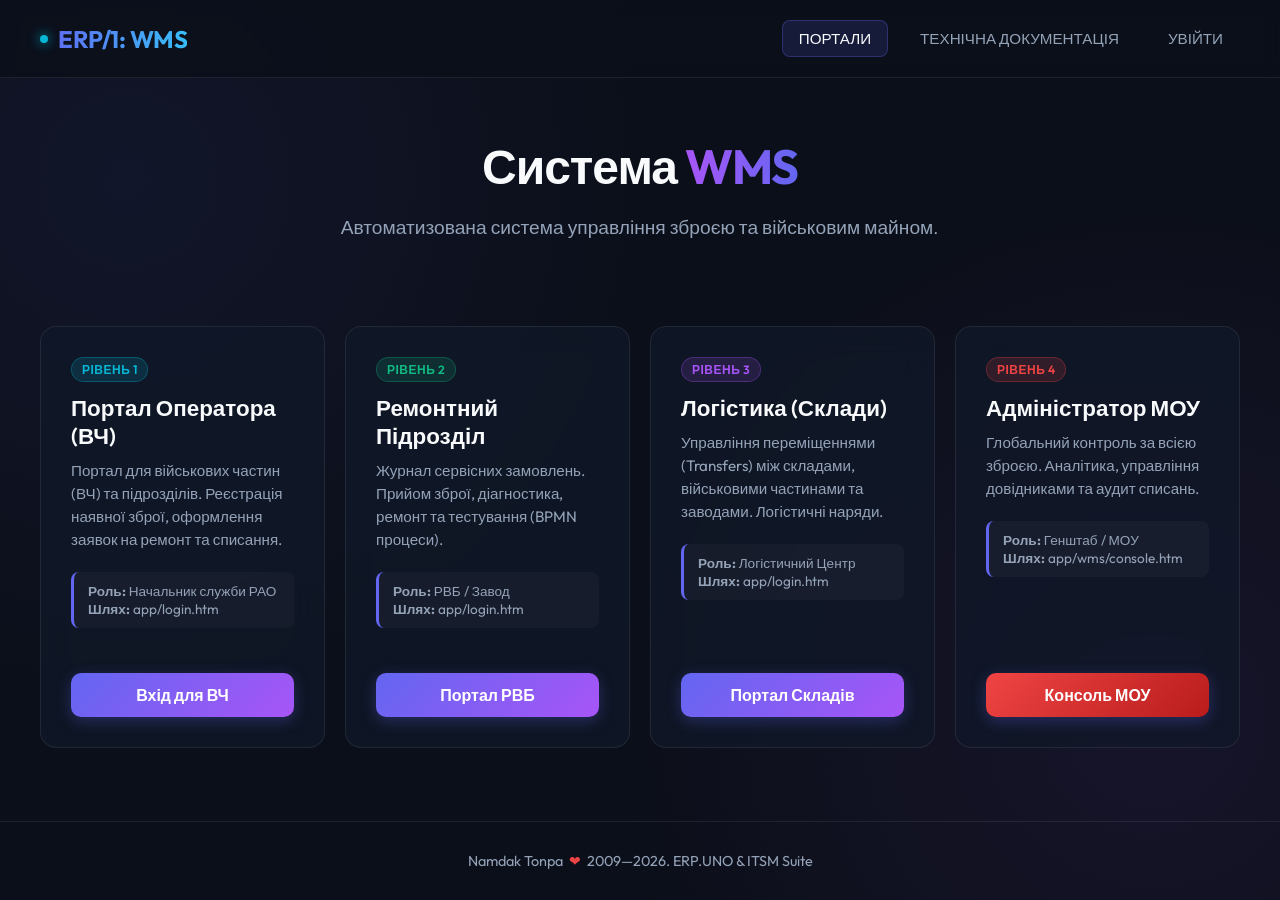
==== commit 1879e86d: "wip" ====
--- a/priv/static/index.htm
+++ b/priv/static/index.htm
@@ -1,541 +1,582 @@
-<html>
+<!DOCTYPE html>
+<html lang="uk">
+
 <head>
     <meta charset="utf-8" />
     <meta http-equiv="Content-Type" content="text/html; charset=utf-8" />
     <meta name="viewport" content="width=device-width, initial-scale=1.0" />
-    <meta name="description" content="" />
-    <meta name="author" content="Maxim Sokhatsky" />
-    <title>2022-11-01 Structure of Web Frameworks</title>
-    <link rel="stylesheet" href="css/blank.css" />
-    <link rel="stylesheet" href="css/forms.css" />
+    <title>ERP/1: WMS</title>
+    <link
+        href="https://fonts.googleapis.com/css2?family=Outfit:wght@300;400;500;600;700&family=JetBrains+Mono:wght@400;500&display=swap"
+        rel="stylesheet">
+
+    <style>
+        :root {
+            --bg-color: #0b0f19;
+            --card-bg: rgba(17, 25, 40, 0.75);
+            --border-color: rgba(255, 255, 255, 0.08);
+            --text-primary: #f8fafc;
+            --text-secondary: #94a3b8;
+            --primary-gradient: linear-gradient(135deg, #6366f1 0%, #a855f7 100%);
+            --accent-cyan: #06b6d4;
+            --accent-green: #10b981;
+            --accent-purple: #a855f7;
+            --glow-color: rgba(99, 102, 241, 0.15);
+        }
+
+        * {
+            box-sizing: border-box;
+            margin: 0;
+            padding: 0;
+        }
+
+        body {
+            background-color: var(--bg-color);
+            color: var(--text-primary);
+            font-family: 'Outfit', sans-serif;
+            min-height: 100vh;
+            overflow-x: hidden;
+            background-image:
+                radial-gradient(circle at 10% 20%, rgba(99, 102, 241, 0.08) 0%, transparent 40%),
+                radial-gradient(circle at 90% 80%, rgba(168, 85, 247, 0.08) 0%, transparent 40%);
+            display: flex;
+            flex-direction: column;
+        }
+
+        /* Top Navigation Header */
+        header {
+            padding: 20px 40px;
+            display: flex;
+            justify-content: space-between;
+            align-items: center;
+            border-bottom: 1px solid var(--border-color);
+            backdrop-filter: blur(8px);
+            background: rgba(11, 15, 25, 0.8);
+            position: sticky;
+            top: 0;
+            z-index: 100;
+        }
+
+        .logo {
+            font-weight: 700;
+            font-size: 1.5rem;
+            letter-spacing: -0.5px;
+            background: linear-gradient(to right, #6366f1, #38bdf8);
+            -webkit-background-clip: text;
+            -webkit-text-fill-color: transparent;
+            display: flex;
+            align-items: center;
+            gap: 10px;
+        }
+
+        .logo-dot {
+            width: 8px;
+            height: 8px;
+            background-color: #06b6d4;
+            border-radius: 50%;
+            box-shadow: 0 0 12px #06b6d4;
+        }
+
+        .header-nav {
+            display: flex;
+            gap: 15px;
+        }
+
+        .nav-btn {
+            padding: 8px 16px;
+            border-radius: 8px;
+            text-decoration: none;
+            color: var(--text-secondary);
+            font-weight: 500;
+            font-size: 0.95rem;
+            transition: all 0.2s ease;
+            border: 1px solid transparent;
+        }
+
+        .nav-btn:hover {
+            color: var(--text-primary);
+            background: rgba(255, 255, 255, 0.05);
+        }
+
+        .nav-btn.active {
+            color: var(--text-primary);
+            background: rgba(99, 102, 241, 0.15);
+            border-color: rgba(99, 102, 241, 0.3);
+        }
+
+        /* Hero / Intro Section */
+        .hero {
+            text-align: center;
+            padding: 60px 20px 40px;
+            max-width: 900px;
+            margin: 0 auto;
+        }
+
+        .hero h1 {
+            font-size: 3rem;
+            font-weight: 700;
+            margin-bottom: 16px;
+            letter-spacing: -1px;
+            line-height: 1.2;
+        }
+
+        .hero h1 span {
+            background: linear-gradient(to right, #a855f7, #6366f1);
+            -webkit-background-clip: text;
+            -webkit-text-fill-color: transparent;
+        }
+
+        .hero p {
+            color: var(--text-secondary);
+            font-size: 1.2rem;
+            line-height: 1.6;
+            margin-bottom: 24px;
+            font-weight: 300;
+        }
+
+        /* View Containers */
+        .view-content {
+            flex-grow: 1;
+            max-width: 1400px;
+            width: 100%;
+            margin: 0 auto;
+            padding: 0 40px 60px;
+        }
+
+        .hidden {
+            display: none !important;
+        }
+
+        /* Dashboard Grid Layout */
+        .grid-container {
+            display: grid;
+            grid-template-columns: repeat(auto-fit, minmax(250px, 1fr));
+            gap: 20px;
+            margin-top: 20px;
+        }
+
+        @media (min-width: 1200px) {
+            .grid-container {
+                grid-template-columns: repeat(4, 1fr);
+            }
+        }
+
+        .card {
+            background: var(--card-bg);
+            border: 1px solid var(--border-color);
+            border-radius: 16px;
+            padding: 30px;
+            display: flex;
+            flex-direction: column;
+            justify-content: space-between;
+            transition: all 0.3s cubic-bezier(0.16, 1, 0.3, 1);
+            position: relative;
+            overflow: hidden;
+            backdrop-filter: blur(16px);
+        }
+
+        .card::before {
+            content: '';
+            position: absolute;
+            top: 0;
+            left: 0;
+            width: 100%;
+            height: 4px;
+            background: var(--primary-gradient);
+            opacity: 0;
+            transition: opacity 0.3s ease;
+        }
+
+        .card:hover {
+            transform: translateY(-5px);
+            border-color: rgba(99, 102, 241, 0.4);
+            box-shadow: 0 20px 40px -15px rgba(99, 102, 241, 0.25);
+        }
+
+        .card:hover::before {
+            opacity: 1;
+        }
+
+        .card-header {
+            margin-bottom: 20px;
+        }
+
+        .card-badge {
+            display: inline-block;
+            padding: 4px 10px;
+            border-radius: 99px;
+            font-size: 0.75rem;
+            font-weight: 600;
+            text-transform: uppercase;
+            letter-spacing: 0.5px;
+            margin-bottom: 12px;
+        }
+
+        .badge-consumer {
+            background: rgba(6, 182, 212, 0.15);
+            color: var(--accent-cyan);
+            border: 1px solid rgba(6, 182, 212, 0.3);
+        }
+
+        .badge-agent {
+            background: rgba(16, 185, 129, 0.15);
+            color: var(--accent-green);
+            border: 1px solid rgba(16, 185, 129, 0.3);
+        }
+
+        .badge-system {
+            background: rgba(168, 85, 247, 0.15);
+            color: var(--accent-purple);
+            border: 1px solid rgba(168, 85, 247, 0.3);
+        }
+
+        .card-title {
+            font-size: 1.4rem;
+            font-weight: 600;
+            margin-bottom: 10px;
+            color: var(--text-primary);
+        }
+
+        .card-description {
+            color: var(--text-secondary);
+            font-size: 0.95rem;
+            line-height: 1.5;
+            margin-bottom: 20px;
+        }
+
+        .card-meta {
+            font-size: 0.85rem;
+            color: var(--text-secondary);
+            background: rgba(255, 255, 255, 0.03);
+            padding: 10px 14px;
+            border-radius: 8px;
+            border-left: 3px solid #6366f1;
+            margin-bottom: 25px;
+        }
+
+        .card-btn {
+            display: inline-flex;
+            align-items: center;
+            justify-content: center;
+            padding: 12px 24px;
+            border-radius: 10px;
+            font-weight: 600;
+            text-decoration: none;
+            transition: all 0.2s ease;
+            width: 100%;
+            text-align: center;
+        }
+
+        .btn-primary {
+            background: var(--primary-gradient);
+            color: #ffffff;
+            box-shadow: 0 4px 15px rgba(99, 102, 241, 0.3);
+        }
+
+        .btn-primary:hover {
+            opacity: 0.95;
+            box-shadow: 0 6px 20px rgba(99, 102, 241, 0.45);
+        }
+
+        .btn-secondary {
+            background: rgba(255, 255, 255, 0.05);
+            color: var(--text-primary);
+            border: 1px solid var(--border-color);
+        }
+
+        .btn-secondary:hover {
+            background: rgba(255, 255, 255, 0.1);
+            border-color: rgba(255, 255, 255, 0.2);
+        }
+
+        /* Documentation / Articles View Styles */
+        .doc-section {
+            background: var(--card-bg);
+            border: 1px solid var(--border-color);
+            border-radius: 16px;
+            padding: 40px;
+            backdrop-filter: blur(16px);
+            max-width: 900px;
+            margin: 0 auto;
+            line-height: 1.7;
+            font-size: 1.05rem;
+        }
+
+        .doc-section h2,
+        .doc-section h3,
+        .doc-section h4 {
+            margin-top: 35px;
+            margin-bottom: 15px;
+            color: var(--text-primary);
+            font-weight: 600;
+        }
+
+        .doc-section h2 {
+            font-size: 1.8rem;
+            border-bottom: 1px solid var(--border-color);
+            padding-bottom: 8px;
+        }
+
+        .doc-section p {
+            color: var(--text-secondary);
+            margin-bottom: 20px;
+        }
+
+        .doc-section a {
+            color: #38bdf8;
+            text-decoration: none;
+        }
+
+        .doc-section a:hover {
+            text-decoration: underline;
+        }
+
+        .doc-section figure {
+            margin: 30px 0;
+            text-align: center;
+        }
+
+        .doc-section figure img {
+            max-width: 100%;
+            border-radius: 12px;
+            border: 1px solid var(--border-color);
+            box-shadow: 0 10px 30px rgba(0, 0, 0, 0.5);
+        }
+
+        .doc-section figure figcaption {
+            font-size: 0.85rem;
+            color: var(--text-secondary);
+            margin-top: 10px;
+        }
+
+        .doc-section figure code {
+            text-align: left;
+            display: block;
+            background: #090d16;
+            border: 1px solid var(--border-color);
+            border-radius: 12px;
+            padding: 20px;
+            font-family: 'JetBrains Mono', monospace;
+            font-size: 0.9rem;
+            color: #e2e8f0;
+            overflow-x: auto;
+            white-space: pre-wrap;
+        }
+
+        /* Footer styling */
+        footer {
+            padding: 30px;
+            text-align: center;
+            font-size: 0.9rem;
+            color: var(--text-secondary);
+            border-top: 1px solid var(--border-color);
+            margin-top: auto;
+        }
+
+        footer .heart {
+            color: #ef4444;
+            display: inline-block;
+            animation: heartbeat 1.5s infinite;
+        }
+
+        @keyframes heartbeat {
+            0% {
+                transform: scale(1);
+            }
+
+            50% {
+                transform: scale(1.15);
+            }
+
+            100% {
+                transform: scale(1);
+            }
+        }
+    </style>
 </head>
+
 <body>
-<nav>
-    <a href='index.htm'>INDEX</a>
-    <a href='login.htm'>LOGIN</a>
-</nav>
-<main>
-    <section>
-        <h3>EXO: Client Creation Page</h3>
-
-        <p>TL;DR How to write your first website and your first page using the N2O web framework</p>
-
-        <figure>
-            <img src="img/users.png" alt="Users Page Screenshot">
-            <figcaption>Picture 1. Client Creation Page.</figcaption>
-        </figure>
-
-        <p>This article shows the general structure of all web frameworks and, using the N2O framework as an example, demonstrates how to create active pages and websites on the Erlang/OTP platform and the Elixir programming language. The billing system of consumer pricing EXO (for Elixir) or client-bank FIN (a similar example for Erlang) is taken as an example and extended with a system users page.</p>
-
-        <p>The <a href="https://github.com/erpuno/exo">EXO</a> repository implements an idiomatic example &mdash; a billing system for telecom and electricity operators. Users in this system are of two types:
-           1) administrators, who define tariff models and create user accounts, and 
-           2) consumers, who order services according to tariff models.</p>
-
-        <figure>
-            <img src="img/tariffs.png" alt="Tariffs Model">
-            <figcaption>Picture 2. Tariffs Model.</figcaption>
-        </figure>
-
-        <p>In the existing template application, we will create:
-           1) a static HTML container (file domains.htm);
-           2) a user model #client{} (file client.hrl);
-           3) two forms: for user input and its tabular display (Client.Form and Client.Row modules);
-           4) a page controller that responds to buttons and performs initial page initialization (EXO.Domains module).
-           And we will connect all this into the existing application template (folders config, include, lib, priv/static).</p>
-
-        <h3>General Structure of Web Frameworks</h3>
-
-        <p>Web frameworks can be roughly divided into two large classes:
-           1) client-side frameworks, which build the page entirely on the client, transmitting only data and business objects over channels;
-           2) server-side frameworks, which build the page or parts of the page on the server and transmit already rendered forms over communication channels.
-        The NITRO web framework belongs to the second class.</p>
-
-        <p>Regardless of framework classes, they all share a common stack or architectural levels corresponding to ISO 42010:
-           1) data level,
-           2) logic level,
-           3) presentation level,
-           4) validation level. Conceptually, these levels are reduced to two: front-end and back-end.</p>
-
-        <p><b>Design (front-end)</b></p>
-
-        <p>— General page styles (BLANK.CSS)<br>
-           — Field and form styles (FORM.CSS)<br>
-           — Menu and admin page styles (ADMIN.CSS)</p>
-
-        <p><b>Web Stack (front-end)</b></p>
-
-        <p>— Static and dynamic router (N2O)<br>
-           — URL parameter parser (N2O)<br>
-           — Session layer (server and client contexts) N2O<br>
-           — Controller layer (NITRO web page logic)<br>
-           — Presentation layer (NITRO HTML elements language)<br>
-           — Business objects representation layer (X-FORMS language)<br>
-        </p>
-
-        <p><b>Storage and Business Logic (back-end)</b></p>
-
-        <p>
-           — Data model layer (KVS, MNESIA, SQL, Erlang HRL files)<br>
-           — Business process layer (BPE)<br>
-           — Access control layer (ABAC)<br>
-        </p>
-
-        <p>For each architectural level, the N2O.DEV model offers its own library. For the data schema level, the KVS library is used, which abstracts over relational databases (MNESIA, SQL) and key-value databases (RocksDB, Riak, Cassandra). For the presentation layer (or UI model), the NITRO library is used, which implements HTML5 semantics and offers its own way of defining new control elements. For field-level data validation and automatic form generation, the FORM library is used. All network connections and messages in the system are managed by the N2O library. For business logic, the BPE library is used, which implements the BPMN ISO 19510 standard. For access control, the ABAC library is used, which implements the NIST standard for access control.</p>
-
-        <figure>
-            <img src="img/n2o.png" alt="N2O Stack">
-            <figcaption>Picture 3. N2O Stack Architecture.</figcaption>
-        </figure>
-
-        <p>NOTE: The access control layer is not used in this EXO example.
-           The business logic layer is used only in the BPE Admin.</p>
-
-        <figure>
-            <img src="img/processes.png" alt="BPE Business Processes">
-            <figcaption>Picture 4. BPE Business Processes.</figcaption>
-        </figure>
-        <figure>
-            <img src="img/process-instance.png" alt="BPE Process Instance Flow">
-            <figcaption>Picture 5. BPE Process Instance Flow.</figcaption>
-        </figure>
-
-        <p>The design layer is used but not explained;
-           for a detailed review of the CSS model, see the
-           <a href="https://n2o.dev/articles/css.htm">style documentation page</a>.</p>
-
-        <h3>Creating a Users Page in the EXO Example</h3>
-
-        <h4>1. Creating a Static HTML Container</h4>
-
-        <p>Each page of the NITRO/N2O web framework contains a standard prelude that includes CSS stylesheets and the JavaScript portion of the N2O/NITRO/FORM libraries. Usually, this part is shared among all pages.</p>
-
-        <figure><code>
-&lt;!DOCTYPE html>
-&lt;html>
-&lt;head>
-    &lt;meta charset="utf-8" />
-    &lt;meta http-equiv="Content-Type" content="text/html; charset=utf-8" />
-    &lt;meta name="viewport" content="width=device-width, initial-scale=1.0" />
-    &lt;meta name="description" content="" />
-    &lt;title>LOGIN&lt;/title>
-    &lt;link rel="stylesheet" href="css/blank.css" />
-    &lt;link rel="stylesheet" href="css/forms.css" />
-    &lt;link rel="stylesheet" href="css/admin.css" />
-&lt;/head>
-&lt;body>
-    &lt;nav>&lt;a href='login.htm'>LOGIN&lt;/a>&lt;/nav>
-    &lt;aside>&lt;/aside>
-    &lt;main>&lt;/main>
-    &lt;script src='https://ws.n2o.dev/priv/utf8.js'>&lt;/script>
-    &lt;script src='https://ws.n2o.dev/priv/bert.js'>&lt;/script>
-    &lt;script src='https://ws.n2o.dev/priv/heart.js'>&lt;/script>
-    &lt;script src='https://ws.n2o.dev/priv/ieee754.js'>&lt;/script>
-    &lt;script src='https://ws.n2o.dev/priv/n2o.js'>&lt;/script>
-    &lt;script src='https://ws.n2o.dev/priv/ftp.js'>&lt;/script>
-    &lt;script src='https://nitro.n2o.dev/priv/js/nitro.js'>&lt;/script>
-    &lt;script>host = location.hostname; port = 8051;&lt;/script>
-    &lt;script>protos = [$bert]; N2O_start();&lt;/script>
-&lt;/body>
-&lt;/html>
-</code></figure>
-
-        <p>Such pages are called static resources that can be served by a static HTTP server or via CDN. Once the page is loaded, it runs the N2O_start function, which creates a WebSocket connection and communicates with the server (back-end) according to the N2O/NITRO protocol, under which the client (web browser) executes server commands that modify the page (add, change, or remove DOM elements).</p>
-
-        <p>At this stage, unique DOM element names (highlighted in red) are designed on the static HTML page, which will later be used in the page controller logic for their modification.</p>
-
-        <figure><code>
-&lt;main>
-  &lt;article>
-    &lt;section>
-	&lt;h2>USERS&lt;/h2>
-        &lt;p>Add users to the system.&lt;/p>
-        &lt;br>
-        &lt;div id=<font color=red>ctrl</font>&lt;/div>
-        &lt;div id=<font color=red>frms</font>&lt;/div>
-        &lt;br>
-    &lt;/section>
-        &lt;div class="table">
-	    &lt;div id=<font color=red>tableHead</font> class="trGroup"> &lt;/div>
-            &lt;div id=<font color=red>tableRow</font>  class="trGroup"> &lt;/div>
-        &lt;/div>
-    &lt;br>
-  &lt;/article>
-&lt;/main>
-</code></figure>
-
-        <p>Here we place one div panel for the button that will open the client input form `ctrl`, one div panel for the input form itself (`frms`), and two panels for the header and body of the clients table (`tableHead`, `tableRow`).</p>
-
-        <h4>2. Connecting the Page Controller to the Router</h4>
-
-        <p>The main task of any web framework's router is to determine the page controller that will handle the request for a given URL address. The router is defined at the N2O library level and must contain two mandatory functions, `init` and `finish`, which are called on every URL access in the browser. The task of the `init` function is to put the module name, determined from the URL request `path` using the `route` function, into the N2O context (the `N2O.cx` object). Note that requests can be made both via HTTP and WebSocket protocols (which come with the `/ws` prefix), so we additionally check for this in the `url` function.</p>
-
-        <figure><code>
-defmodule <font color=red>EXO.Route</font> do
-  require N2O
-  require Logger
-
-  def finish(state, ctx), do: {:ok, state, ctx}
-  def init(state, context) do
-      %{path: path} = N2O.cx(context, :req)
-      {:ok, state, N2O.cx(context, path: path, module: url(path))}
-  end
-
-  def url(<<"/ws/",p::binary>>), do: route(p)
-  def url(<<"/",   p::binary>>), do: route(p)
-  def url(p),                    do: route(p)
-
-  def route(<<"app/backoffice/domains", _::binary>>), do: <font color=red>EXO.Domains</font>
-  def route(<<"app/login",              _::binary>>), do: EXO.Login
-  def route(""),                                      do: EXO.Login
-  def route(_) ,                                      do: EXO.Login
-
-end
-</code></figure>
-
-        <h4>3. Creating the Page Controller</h4>
-
-        <p>Now we need to create a controller named `EXO.Domains` which must contain only one mandatory function, `event`, whose parameter is the message received from the web page.</p>
-
-        <figure><code>
-defmodule <font color=red>EXO.Domains</font> do
-  require EXO
-  require BPE
-  require NITRO
-
-  def event(<font color=red>:init</font>), do: []
-  def event(<font color=red>:create</font>), do: []
-  def event(<font color=red>{:"CreateClient", _}</font>), do: []
-  def event(<font color=red>{:"Close",[]}</font>), do: []
-  def event(_), do: :ok
-end
-</code></figure>
-
-        <p>Here we design three additional protocol messages:
-           1) `:create` &mdash; postback for the "New" button located in the `ctrl` panel;
-           2) `{:\"CreateClient\", _}` &mdash; postback for the "Create" button on the form inside the `frms` panel;
-           3) `{:\"Close\", []}` &mdash; postback for the "Cancel" button on the form inside the `frms` panel.</p>
-
-        <p>We also decide that when clicking the "New" button, we hide the `ctrl` panel and show the form already built in the `frms` panel during page initialization (the `:init` message), which was hidden before clicking "New". After clicking "Create" or "Cancel", we hide the `frms` form and show the "New" button on the `ctrl` panel again.</p>
-
-        <h4>4. Creating Business Objects and Initializing the Schema</h4>
-
-        <p>Before creating forms, we need to define the model of the object that will be displayed on the form. N2O.DEV and ERP.UNO use Erlang `.hrl` files to define type information for business object fields. This allows the models to be used for both Erlang and Elixir projects. Furthermore, having business models in the `.hrl` format allows direct data storage in Mnesia, Erlang/OTP's native storage.</p>
-
-        <figure>
-            <img src="img/mnesia.png" alt="Mnesia Database">
-            <figcaption>Picture 6. Mnesia Database Storage.</figcaption>
-        </figure>
-        <figure>
-            <img src="img/kvs.png" alt="KVS Schema">
-            <figcaption>Picture 7. KVS Schema Database.</figcaption>
-        </figure>
-
-        <p>For a detailed specification of the language syntax that can be used inside `.hrl` files, see the official Erlang documentation, <a href="https://www.erlang.org/doc/reference_manual/typespec.html">TypeSpec</a> section.</p>
-
-        <figure><code>-ifndef(CLIENT_HRL).
--define(CLIENT_HRL, "client_hrl").
-
--record(<font color=red>client</font>, {
-        <font color=red>id</font> = kvs:seq([],[]),
-        next = [],prev = [],
-        bank = [],
-        iban = [],
-        local = [],
-        <font color=red>type</font> = consumer,
-        status = online,
-        <font color=red>program</font> = [],
-        amount = [],
-        default_account,
-        accounts = "/exo/:bank/:id/accounts",
-        default_card = [],
-        cards = "/exo/:bank/:id/cards",
-        <font color=red>phone</font> = <<>>,
-        tax = [],
-        <font color=red>names</font> = <<>>,
-        <font color=red>surnames</font> = <<>>,
-        date = [],
-        display_name = [],
-        registration = [] }).
-
--endif.</code></figure>
-
-        <p>After defining the business object, it must be added to the global metainformation schema, which is shared by libraries like KVS and FORM. For this, we create a `schema.ex` file where we list (`@schema`) all `.hrl` files in the `include` directory for which tables will be initialized. This happens during compilation, and Erlang records are imported into Elixir automatically using the `Record.extract_all` macro, which accesses the filesystem at compile time. This macro is called for each file in the `include` directory. The mandatory `metainfo` function will be called on every startup and contains the `KVS.table` metainformation for all tables listed in `@schema`.</p>
-
-        <figure><code>defmodule <font color=red>EXO</font> do
-defmodule <font color=red>EXO</font>
-  require KVS
-  require FORM
-  require Record
-
-  @schema [ :account, <font color=red>:client</font>, :card,
-            :transaction, :currency, :phone, :field, :program ]
-
-  def metainfo(), do: KVS.schema( name: :exo, tables: exo())
-  def exo(), do: :lists.map(fn x -> table(x) end, @schema)
-
-  def table(name) do
-      exo_fields = :application.get_env(:exosculat, :exo_fields, [])
-      {a,b} = :lists.unzip(:proplists.get_value(name, exo_fields, []))
-      KVS.table(name: name, fields: a, instance: b)
-  end
-end
-</code></figure>
-
-        <p>Usually, you do not change the logic of `schema.ex`, but only modify the list of `.hrl` files in `@schema`. Here we show that we added the name of our business object as the `:client` atom to this list.</p>
-
-        <figure><code>
-$ mix clean
-$ iex -S mix
-> require EXO
-> EXO.client()
-</code></figure>
-
-         <p>For testing hypotheses and inspecting functions, it is convenient to use the Erlang console (IEx). You can write short Elixir expressions there without fully defining modules. For example, to see how the business object looks in the console, you need to run `require EXO`, after which you can call the module functions that return instances of business objects.</p>
-
-        <h4>5. Creating the Input Form, Configuring Postback and Sources</h4>
-
-        <p>A form is a visual representation of a business object, of which there can be several: for inputting information, editing, searching, read-only viewing, and rendering as a row for tabular display. The full list of form types according to the FORM library is: `none`, `create`, `edit`, `search`, `view`.</p>
-
-        <p>Every web framework implementing the X-FORMS specification must include a form metainformation specification required for rendering. For example: whether the field is enabled or disabled, its default value, field width, field type, name, server-side module containing the logic, stream where dictionary values for this field are stored, etc.</p>
-
-        <p>The `FORM` model is defined in the `include` directory of the respective library and contains `FORM.document` (form), `FORM.but` (buttons), and `FORM.field` (fields). The form document itself, `FORM.document`, consists of four main parts: name, list of sections, list of buttons, and list of fields in sections.</p>
-
-        <figure>
-            <img src="img/forms.png" alt="Forms Structure">
-            <figcaption>Picture 8. Forms Structure Components.</figcaption>
-        </figure>
-
-        <p>When we want to make form elements, such as buttons or fields, active &mdash; meaning they transmit specific events (like `onclick`) to the server &mdash; we define a `postback` property for that element. This value will reach the previously defined page controller when the event occurs. When sending the `{:\"CreateClient\", _}` postback message to the server, all form field values currently present in the browser context listed in the `sources` field will also be transmitted. The names of `sources` have a three-component structure `X_Y_Z`, where `X` is the field name, `Y` is the business object name, and `Z` is the form type (`none`, `create`, `edit`, `search`, `view`). In this example, forms without modifiers (`none`) are used.</p>
-
-        <p>Note that the `id` properties of `FORM.field` elements must match the fields defined in the `EXO.client` business object; otherwise, the form renderer will not be able to find the type information. Each form must define three mandatory functions: 1) `doc`, which returns a simple string explaining in one sentence what the form is for; 2) `new`, which takes three parameters: the form name, the business object to visualize, and optional settings, and returns `FORM.document` with the description of all fields, buttons, and sections; 3) `id`, which returns the default reference business object.</p>
-
-
-        <figure><code>
-defmodule <font color=red>Client.Form</font> do
-  require EXO
-  require NITRO
-  require FORM
-  require BPE
-  def doc(), do: "System user input form"
-  def id, do: EXO.client()
-  def new([], _, _), do: []
-  def new(name, _client, _) do
-      :erlang.put(:type_client_none, :consumer)
-      FORM.document(
-        name: :form.atom([:client,name]),
-        sections: [
-            FORM.sec(name: ["Create user: " ])],
-        buttons: [
-            FORM.but(id: :decline,
-                     name: :decline,
-                     title: "Cancel",
-                     class: [:cancel],
-                     <font color=red>postback</font>: <font color=red>{:"Close",[]}</font> ),
-            FORM.but(id: :proceed,
-                     name: :proceed,
-                     title: "Create",
-                     class: [:button,:sgreen],
-                     <font color=red>sources</font>: [<font color=red>:surnames_client_none, :names_client_none,
-                               :phone_client_none, :type_client_none</font>],
-                     <font color=red>postback</font>: <font color=red>{:"CreateClient", :form.atom([:client,name])}</font>)],
-        fields: [
-            FORM.field(id: <font color=red>:surnames</font>,
-                     name: :surnames,
-                     type: :string,
-                     title: "Surnames:",
-                     labelClass: :label),
-            FORM.field(id: <font color=red>:names</font>,
-                     name: :names,
-                     type: :string,
-                     title: "Names",
-                     labelClass: :label),
-            FORM.field(id: <font color=red>:phone</font>,
-                     name: :phone,
-                     type: :string,
-                     title: "Phone",
-                     labelClass: :label),
-            FORM.field(
-                     id: <font color=red>:type</font>,
-                     name: :type,
-                     title: "Type:",
-                     type: :select,
-                     default: :consumer,
-                     options: [
-                         FORM.opt(name: :consumer, checked: true, title: "Consumer"),
-                         FORM.opt(name: :admin, title: "Administrator"),] ) ] )
-     end
-end
-</code></figure>
-
-        <h4>6. Creating a Tabular Form</h4>
-
-        <p>If a business object needs to be displayed quickly in a table, you can bypass `FORM` and directly create a view using HTML DSL, constructing elements using appropriate Erlang records. From the second parameter of the `new` function, which expects an `EXO.client`, we extract the fields `phone`, `names`, `surnames`, `type`, `status`, and `date`, and display them in a panel with 5 columns.</p>
-
-        <figure><code>
-def header() do
-    NITRO.panel(id: :header,
-                class: :th,
-                body: [ NITRO.panel(class: :column20, body: "Full Name"),
-                        NITRO.panel(class: :column20, body: "Type"),
-                        NITRO.panel(class: :column20, body: "Date"),
-                        NITRO.panel(class: :column20, body: "Phone"),
-                        NITRO.panel(class: :column10, body: "Status") ] )
-end
-</code></figure>
-
-        <p>See the table header as the `header` function in the page controller module `EXO.Domains`. Note that the classes for panels are identical for both the header columns and table rows.</p>
-
-        <figure><code>
-defmodule <font color=red>Client.Row</font> do
-  require EXO
-  require NITRO
-  def doc(), do: "Row form for displaying a system user."
-  def id(), do: EXO.client()
-  def new(name, client, _) do
-      phone = EXO.client(client, :phone)
-      names = EXO.client(client, :names)
-      surnames = EXO.client(client, :surnames)
-      type = EXO.client(client, :type)
-      status = EXO.client(client, :status)
-      date = EXO.client(client, :date)
-
-      NITRO.panel(id: :form.atom([:tr,name]), class: :td, body: [
-        NITRO.panel(class: :column20,
-            body: NITRO.link(href: "user.htm?p=" <> :nitro.to_binary(phone),
-                             body: names <> " " <> surnames)),
-        NITRO.panel(class: :column20,  body: :nitro.to_binary type),
-        NITRO.panel(class: :column20,  body: :nitro.compact date),
-        NITRO.panel(class: :column20,  body: :nitro.compact phone),
-        NITRO.panel(class: :column10,  body: :nitro.to_binary status)
-       ])
-  end
-end
-</code></figure>
-
-        <p>Usually, tabular forms do not contain active elements with `postback` and `sources`, like in this example.</p>
-
-        <figure>
-            <img src="img/user.png" alt="Single User Page">
-            <figcaption>Picture 9. Single User Detail View.</figcaption>
-        </figure>
-        <figure>
-            <img src="img/users.png" alt="Users List Page">
-            <figcaption>Picture 10. Users List Tabular View.</figcaption>
-        </figure>
-
-        <h4>7. Configuration Settings</h4>
-
-        <p>Once we have defined the container, controller, forms, and business object, we now need to integrate it all into our system using the `config.exs` configuration file. We place pages in the `priv/static` folder, configure the router in the `n2o.routes` setting, and add forms to the `form.registry` list. The schema module implementing the `metainfo` function is added to the data schema, the `kvs.schema` setting. Other variables are left as is.</p>
-
-        <figure><code>
-config :n2o,
-  pickler: :n2o_secret,
-  app: :exosculat,
-  mq: :n2o_syn,
-  port: 8051,
-  tables: [:cookies, :file, :caching, :async],
-  protocols: [:n2o_heart, :nitro_n2o, :n2o_ftp],
-  routes: <font color=red>EXO.Route</font>
-
-config :kvs,
-  dba: :kvs_rocks,
-  dba_st: :kvs_st,
-  schema: [:kvs, :kvs_stream, :bpe_metainfo, <font color=red>EXO</font>]
-
-config :form,
-  module: :form_backend,
-  registry: [<font color=red>Client.Row,Client.Form</font>]
-</code></figure>
-
-        <p>If there is a need to override configuration variables without restarting the server (when they are normally read), you can use the `application.set_env` function:</p>
-
-<figure><code>
-> :application.set_env :form, :registry, [Client.Row,Client.Form]
-> :application.get_env :form, :registry
-{:ok, [Client.Row, Client.Form]}
-</code></figure>
-
-        <h4>8. Page Controller init Protocol</h4>
-
-        <figure><code>
-def event(<font color=red>:init</font>) do
-  :nitro.clear(:tableHead)
-  :nitro.clear(:tableRow)
-  :nitro.insert_top(:tableHead, header())
-  :nitro.clear(:frms)
-  :nitro.clear(:ctrl)
-  mod = Client.Form
-  :nitro.insert_bottom(<font color=red>:frms</font>,
-      :form.new(mod.new(mod,mod.id(), []), mod.id(), []))
-  :nitro.insert_bottom(:ctrl,
-      NITRO.link(id: :creator,
-                 body: "New",
-                 postback: :create,
-                 class: [:button, :sgreen]))
-  :nitro.hide(<font color=red>:frms</font>)
-    :lists.map(fn x -> :nitro.insert_top(:tableRow,
-        Client.Row.new(:form.atom([:row, EXO.client(x, :id)]), x, [])) end,
-       :kvs.all('/exo/clients'))
-end
-</code></figure>
-
-        <h4>9. Button Handlers for Close and Create</h4>
-
-        <figure><code>
-def event(<font color=red>{:"Close",[]}</font>) do
-  :nitro.hide(:frms)
-  :nitro.show(:ctrl)
-end
-</code></figure>
-
-        <figure><code>
-def event(<font color=red>{:"CreateClient", _}</font>) do
-  date = :calendar.now_to_datetime :erlang.timestamp
-  type = :nitro.q(<font color=red>:type_client_none</font>)
-  names = :nitro.q(<font color=red>:names_client_none</font>)
-  phone = :nitro.q(<font color=red>:phone_client_none</font>)
-  surnames = :nitro.q(<font color=red>:surnames_client_none</font>)
-  id = :kvs.seq([],[])
-
-  client = EXO.client(id: id, phone: phone, names: names,
-                      surnames: surnames, status: :online,
-                      type: type, date: date)
-
-  nitro = :form.new(
-     Client.Row.new(
-        :form.atom([:row,id]), client, []), client, [])
-
-  :kvs.append client, '/exo/clients'
-  :nitro.insert_top(<font color=red>:tableRow</font>, nitro)
-  :nitro.hide(:frms)
-  :nitro.show(:ctrl)
-end
-</code></figure>
-
-        <figure>
-            <img src="img/processes.png" alt="BPE Business Processes">
-            <figcaption>Picture 4. BPE Business Processes.</figcaption>
-        </figure>
-        <figure>
-            <img src="img/process-instance.png" alt="BPE Process Instance Flow">
-            <figcaption>Picture 5. BPE Process Instance Flow.</figcaption>
-        </figure>
-
-        <h4>10. Direct Messages</h4>
-
-        <figure><code>
-> direct(tuple(atom('Close'),nil()))
-</code></figure>
-
-        <h4>11. Publishing the Application to the hex Package Manager</h4>
-
-        <figure><code>
-$ mix hex.publish
-</code></figure>
-
-
-    </section>
-</main>
-<footer>Namdak Tonpa <span class="heart">&nbsp;❤&nbsp;</span> 2009—2022</footer>
+
+    <header>
+        <div class="logo">
+            <div class="logo-dot"></div>
+            ERP/1: WMS
+        </div>
+        <div class="header-nav">
+            <a href="#" class="nav-btn active" id="btn-portals" onclick="switchView('portals')">ПОРТАЛИ</a>
+            <a href="#" class="nav-btn" id="btn-docs" onclick="switchView('docs')">ТЕХНІЧНА ДОКУМЕНТАЦІЯ</a>
+            <a href="login.htm" class="nav-btn">УВІЙТИ</a>
+        </div>
+    </header>
+
+    <main class="view-content" id="portals-view">
+        <section class="hero">
+            <h1>Система <span>WMS</span></h1>
+            <p>Автоматизована система управління зброєю та військовим майном.</p>
+        </section>
+
+        <div class="grid-container">
+            <!-- Operator Portal Card -->
+            <div class="card">
+                <div class="card-header">
+                    <span class="card-badge badge-consumer">Рівень 1</span>
+                    <h2 class="card-title">Портал Оператора (ВЧ)</h2>
+                    <p class="card-description">
+                        Портал для військових частин (ВЧ) та підрозділів. Реєстрація наявної зброї, оформлення заявок на
+                        ремонт та списання.
+                    </p>
+                    <div class="card-meta">
+                        <strong>Роль:</strong> Начальник служби РАО<br>
+                        <strong>Шлях:</strong> app/login.htm
+                    </div>
+                </div>
+                <a href="login.htm" class="card-btn btn-primary">Вхід для ВЧ</a>
+            </div>
+
+            <!-- Repair Portal Card -->
+            <div class="card">
+                <div class="card-header">
+                    <span class="card-badge badge-agent">Рівень 2</span>
+                    <h2 class="card-title">Ремонтний Підрозділ</h2>
+                    <p class="card-description">
+                        Журнал сервісних замовлень. Прийом зброї, діагностика, ремонт та тестування (BPMN процеси).
+                    </p>
+                    <div class="card-meta">
+                        <strong>Роль:</strong> РВБ / Завод<br>
+                        <strong>Шлях:</strong> app/login.htm
+                    </div>
+                </div>
+                <a href="login.htm" class="card-btn btn-primary">Портал РВБ</a>
+            </div>
+
+            <!-- Logistics Portal Card -->
+            <div class="card">
+                <div class="card-header">
+                    <span class="card-badge badge-system">Рівень 3</span>
+                    <h2 class="card-title">Логістика (Склади)</h2>
+                    <p class="card-description">
+                        Управління переміщеннями (Transfers) між складами, військовими частинами та заводами. Логістичні
+                        наряди.
+                    </p>
+                    <div class="card-meta">
+                        <strong>Роль:</strong> Логістичний Центр<br>
+                        <strong>Шлях:</strong> app/login.htm
+                    </div>
+                </div>
+                <a href="login.htm" class="card-btn btn-primary">Портал Складів</a>
+            </div>
+
+            <!-- Admin Console Card -->
+            <div class="card">
+                <div class="card-header">
+                    <span class="card-badge badge-system"
+                        style="background: rgba(239, 68, 68, 0.15); color: #ef4444; border-color: rgba(239, 68, 68, 0.3);">Рівень
+                        4</span>
+                    <h2 class="card-title">Адміністратор МОУ</h2>
+                    <p class="card-description">
+                        Глобальний контроль за всією зброєю. Аналітика, управління довідниками та аудит списань.
+                    </p>
+                    <div class="card-meta">
+                        <strong>Роль:</strong> Генштаб / МОУ<br>
+                        <strong>Шлях:</strong> app/wms/console.htm
+                    </div>
+                </div>
+                <a href="wms/console.htm" class="card-btn btn-primary"
+                    style="background: linear-gradient(135deg, #ef4444 0%, #b91c1c 100%);">Консоль МОУ</a>
+            </div>
+        </div>
+    </main>
+
+    <!-- Hidden Documentation View (Original Article text styling) -->
+    <main class="view-content hidden" id="docs-view">
+        <article class="doc-section">
+            <h2>Структура Weapon Management System (WMS)</h2>
+            <p>Цей розділ містить базові відомості та технічну документацію щодо архітектури системи обліку зброї WMS,
+                побудованої на стеку N2O/NITRO/BPE/KVS.</p>
+
+            <h3>Мапа Робочих Місць (Порталів)</h3>
+            <p>Враховуючи військову логістику та специфіку управління зброєю, система поділяється на 4 основні портали:
+            </p>
+            <div
+                style="background: rgba(255, 255, 255, 0.02); border: 1px solid var(--border-color); border-radius: 12px; padding: 20px; font-family: 'JetBrains Mono', monospace; font-size: 0.9rem; color: #e2e8f0; margin-bottom: 25px;">
+                <pre>
+📁 WMS Enterprise Suite (http://localhost:8004/app/index.htm)
+│
+├── 🪖 Портал Оператора Зброї (ВЧ / Служба РАО)
+│   ├── 🔫 Реєстр наявної зброї
+│   ├── 📝 Оформлення заявок на ремонт
+│   └── 📦 Прийом зброї за нарядами
+│
+├── 🔧 Портал Ремонтного Підрозділу (РВБ / Завод)
+│   ├── 📥 Журнал сервісних замовлень (Service Orders)
+│   ├── ⚙️ Виконання ремонтів (BPMN процес)
+│   └── 📋 Акти дефектації та тестування
+│
+├── 🚛 Портал Логістики (Склади)
+│   ├── 📦 Центральні бази зберігання
+│   ├── 🔄 Переміщення зброї (Transfers)
+│   └── 📊 Логістичні наряди
+│
+└── 🏛️ Портал Адміністратора МОУ / Генштабу
+    ├── 🌐 Глобальний реєстр зброї (Unified Registry)
+    ├── 📖 Глобальні довідники (Моделі, Калібри, Виробники)
+    ├── 📈 Глобальна аналітика та контроль списань
+    └── ⚙️ Налаштування доступу (ABAC) та бізнес-процесів
+</pre>
+            </div>
+
+            <h3>Сутності Бази Даних (HRL Моделі)</h3>
+            <p>Всі дані платформи зберігаються у KVS як Erlang Records. Основні сутності WMS:</p>
+            <ul>
+                <li><code>wms_weapon</code> — конкретна одиниця зброї з серійним номером та статусом.</li>
+                <li><code>wms_weapon_model</code> — довідник моделей зброї (напр. АК-74, Javelin).</li>
+                <li><code>wms_service_order</code> — сервісне замовлення на обслуговування чи ремонт.</li>
+                <li><code>wms_transfer</code> — запис про переміщення зброї між складами чи підрозділами.</li>
+            </ul>
+
+            <h3>Бізнес-процеси (BPMN)</h3>
+            <p>Управління життєвим циклом зброї реалізоване через рушій BPE (Business Process Engine). Наприклад, процес
+                ремонту (<b>Service Order</b>) проходить наступні етапи:</p>
+            <figure>
+                <code>BPE.sequenceFlow(source: :Start, target: :Init)
+BPE.sequenceFlow(source: :Init, target: :Diagnostic)
+BPE.sequenceFlow(source: :Diagnostic, target: :Repair, condition: {:service, :needs_repair})
+BPE.sequenceFlow(source: :Diagnostic, target: :Ready, condition: {:service, :no_repair_needed})
+BPE.sequenceFlow(source: :Repair, target: :Testing)
+BPE.sequenceFlow(source: :Testing, target: :Ready, condition: {:service, :testing_passed})
+BPE.sequenceFlow(source: :Testing, target: :Repair, condition: {:service, :testing_failed})</code>
+            </figure>
+            <p>Умови переходу (у полі <code>condition</code>) реалізуються в Elixir контролері, який визначає, чи
+                потрібен ремонт, або чи пройдено тестування.</p>
+
+        </article>
+    </main>
+
+    <footer>
+        Namdak Tonpa <span class="heart">&nbsp;❤&nbsp;</span> 2009—2026. ERP.UNO & ITSM Suite
+    </footer>
+
+    <script>
+        function switchView(viewName) {
+            const portalsView = document.getElementById('portals-view');
+            const docsView = document.getElementById('docs-view');
+            const btnPortals = document.getElementById('btn-portals');
+            const btnDocs = document.getElementById('btn-docs');
+
+            if (viewName === 'portals') {
+                portalsView.classList.remove('hidden');
+                docsView.classList.add('hidden');
+                btnPortals.classList.add('active');
+                btnDocs.classList.remove('active');
+            } else {
+                portalsView.classList.add('hidden');
+                docsView.classList.remove('hidden');
+                btnPortals.classList.remove('active');
+                btnDocs.classList.add('active');
+            }
+        }
+    </script>
+
 </body>
-</html>
+
+</html>
